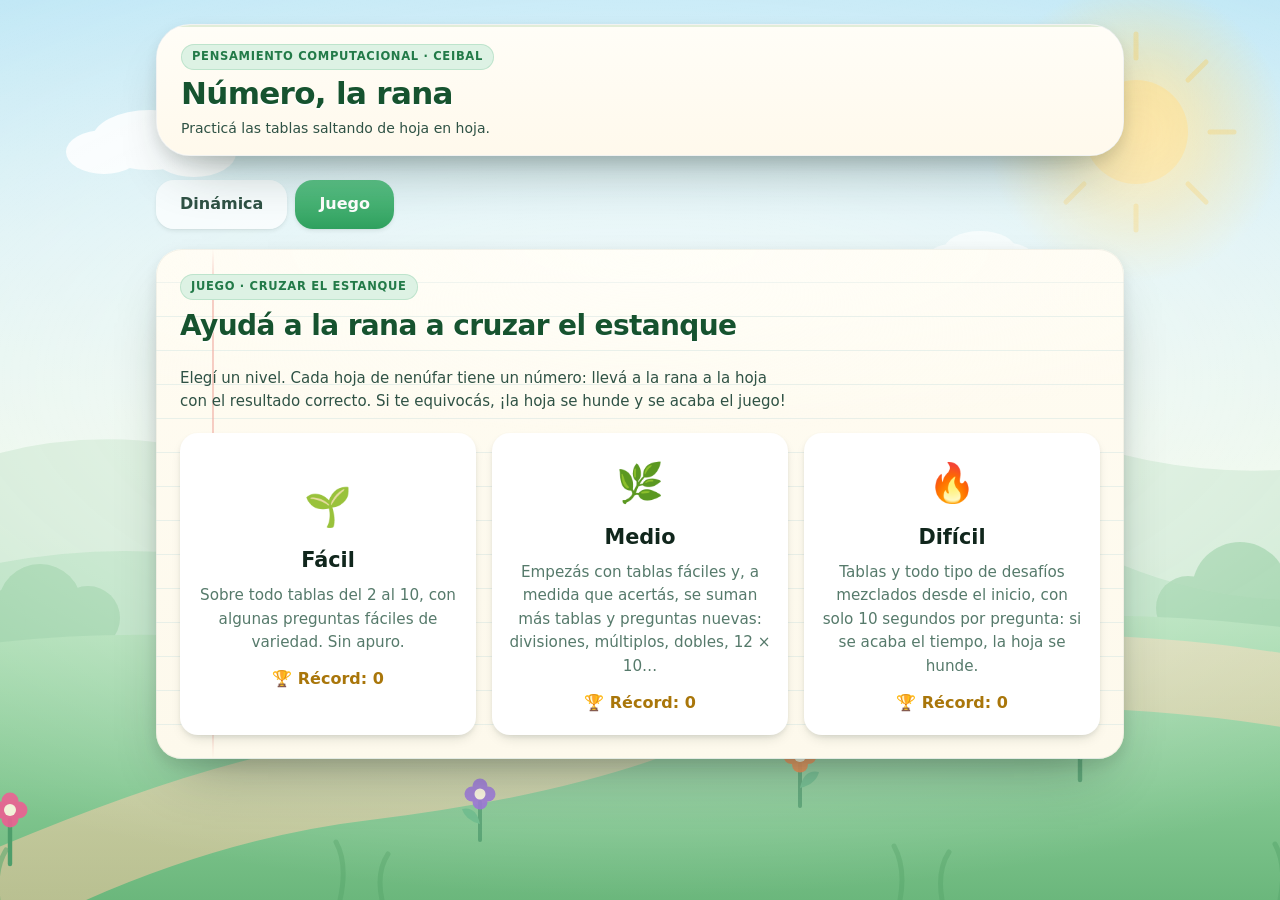
==== juego.html @ 89335776 "Separa Dinámica y Juego en páginas distintas Co-Authored-By: Claude Sonnet 5.5 <noreply@anthropic.co" ====
<!DOCTYPE html>
<html lang="es">
<head>
<meta charset="UTF-8">
<meta name="viewport" content="width=device-width, initial-scale=1">
<title>Número, la rana — Juego</title>
<link rel="stylesheet" href="estilos.css">
<link rel="stylesheet" href="juego.css">
</head>
<body>
<div class="mundo" aria-hidden="true">
  <svg viewBox="0 0 1440 900" preserveAspectRatio="xMidYMax slice" focusable="false">
    <defs>
      <radialGradient id="mSol">
        <stop offset="0" stop-color="#FFE9A8" stop-opacity=".95"/>
        <stop offset="55%" stop-color="#FFD873" stop-opacity=".38"/>
        <stop offset="100%" stop-color="#FFD873" stop-opacity="0"/>
      </radialGradient>
      <linearGradient id="mPasto" x1="0" y1="0" x2="0" y2="1">
        <stop offset="0" stop-color="#A7DCAF"/>
        <stop offset="60%" stop-color="#84C892"/>
        <stop offset="100%" stop-color="#6BB77C"/>
      </linearGradient>
      <linearGradient id="mCamino" x1="0" y1="0" x2="0" y2="1">
        <stop offset="0" stop-color="#E8D6B0"/>
        <stop offset="100%" stop-color="#D6BE93"/>
      </linearGradient>
    </defs>

    <!-- sol -->
    <circle cx="1216" cy="132" r="150" fill="url(#mSol)"/>
    <g transform="translate(1216,132)">
      <g class="sol-hero">
        <g opacity=".35" fill="none" stroke="#F5C13C" stroke-width="5" stroke-linecap="round">
          <path d="M0 -74 V-98"/><path d="M0 74 V98"/><path d="M-74 0 H-98"/><path d="M74 0 H98"/>
          <path d="M-52 -52 L-70 -70"/><path d="M52 52 L70 70"/>
          <path d="M52 -52 L70 -70"/><path d="M-52 52 L-70 70"/>
        </g>
      </g>
      <circle r="52" fill="#FFD873" opacity=".55"/>
    </g>

    <!-- nubes -->
    <g transform="translate(230,140)" opacity=".85">
      <g class="nube-fondo">
        <ellipse cx="0" cy="0" rx="58" ry="30" fill="#fff"/>
        <ellipse cx="-46" cy="12" rx="38" ry="22" fill="#fff"/>
        <ellipse cx="44" cy="13" rx="42" ry="24" fill="#fff"/>
      </g>
    </g>
    <g transform="translate(760,84)" opacity=".7">
      <g class="nube-fondo n2">
        <ellipse cx="0" cy="0" rx="44" ry="23" fill="#fff"/>
        <ellipse cx="-36" cy="10" rx="28" ry="17" fill="#fff"/>
        <ellipse cx="34" cy="10" rx="31" ry="18" fill="#fff"/>
      </g>
    </g>
    <g transform="translate(1060,250)" opacity=".6">
      <g class="nube-fondo n3">
        <ellipse cx="0" cy="0" rx="36" ry="19" fill="#fff"/>
        <ellipse cx="-28" cy="8" rx="24" ry="14" fill="#fff"/>
        <ellipse cx="28" cy="8" rx="26" ry="15" fill="#fff"/>
      </g>
    </g>

    <!-- colinas lejanas -->
    <path d="M-40 500 q 180 -96 360 -40 q 190 60 380 -26 q 200 -92 420 -6 q 200 80 400 10 L1480 900 L-40 900 Z"
          fill="#C6E6CC" opacity=".85"/>
    <!-- colinas medias -->
    <path d="M-40 596 q 220 -80 430 -18 q 210 62 400 -18 q 210 -88 410 4 q 160 66 340 12 L1480 900 L-40 900 Z"
          fill="#AEDDB8" opacity=".9"/>

    <!-- arbustos -->
    <g fill="#8FCC9C" opacity=".85">
      <circle cx="120" cy="606" r="42"/><circle cx="168" cy="618" r="32"/><circle cx="76" cy="620" r="30"/>
      <circle cx="1320" cy="590" r="48"/><circle cx="1376" cy="606" r="34"/><circle cx="1268" cy="608" r="32"/>
      <circle cx="700" cy="576" r="34"/><circle cx="742" cy="588" r="26"/><circle cx="662" cy="588" r="24"/>
    </g>

    <!-- pasto -->
    <path d="M-40 660 q 240 -46 470 -8 q 250 42 500 -12 q 250 -52 550 6 L1480 900 L-40 900 Z" fill="url(#mPasto)"/>

    <!-- camino de tierra -->
    <path d="M-40 900 q 300 -140 470 -160 q 190 -22 300 -60 q 120 -42 320 -46 q 220 -4 390 34
             l0 74 q -180 -40 -390 -34 q -190 6 -300 46 q -120 44 -300 66 q -220 26 -450 168 Z"
          fill="url(#mCamino)" opacity=".7"/>

    <!-- flores del jardín -->
    <g class="jardin-fondo">
      <g transform="translate(300,742)"><g class="tallo-fondo">
        <path d="M0 0 V-40" stroke="#4E9E6B" stroke-width="4" stroke-linecap="round" fill="none"/>
        <path d="M0 -18 q -16 -4 -19 -16 q 15 -3 19 16z" fill="#63B884"/>
        <g transform="translate(0,-48)" opacity=".92">
          <circle cx="0" cy="-9" r="8" fill="#EC5F92"/><circle cx="9" cy="0" r="8" fill="#EC5F92"/>
          <circle cx="0" cy="9" r="8" fill="#EC5F92"/><circle cx="-9" cy="0" r="8" fill="#EC5F92"/>
          <circle r="6" fill="#FFE9A8"/>
        </g></g></g>

      <g transform="translate(1160,780)"><g class="tallo-fondo" style="animation-delay:-1.4s">
        <path d="M0 0 V-46" stroke="#4E9E6B" stroke-width="4.4" stroke-linecap="round" fill="none"/>
        <path d="M0 -20 q 18 -4 21 -18 q -17 -3 -21 18z" fill="#63B884"/>
        <g transform="translate(0,-56)" opacity=".92">
          <circle cx="0" cy="-10" r="9" fill="#F2B02A"/><circle cx="10" cy="0" r="9" fill="#F2B02A"/>
          <circle cx="0" cy="10" r="9" fill="#F2B02A"/><circle cx="-10" cy="0" r="9" fill="#F2B02A"/>
          <circle r="6.5" fill="#FFF8E2"/>
        </g></g></g>

      <g transform="translate(560,840)"><g class="tallo-fondo" style="animation-delay:-2.6s">
        <path d="M0 0 V-38" stroke="#4E9E6B" stroke-width="4" stroke-linecap="round" fill="none"/>
        <path d="M0 -16 q -15 -4 -18 -15 q 14 -3 18 15z" fill="#63B884"/>
        <g transform="translate(0,-46)" opacity=".9">
          <circle cx="0" cy="-8" r="7.5" fill="#9268D6"/><circle cx="8" cy="0" r="7.5" fill="#9268D6"/>
          <circle cx="0" cy="8" r="7.5" fill="#9268D6"/><circle cx="-8" cy="0" r="7.5" fill="#9268D6"/>
          <circle r="5.5" fill="#FFF8E2"/>
        </g></g></g>

      <g transform="translate(880,806)"><g class="tallo-fondo" style="animation-delay:-3.8s">
        <path d="M0 0 V-42" stroke="#4E9E6B" stroke-width="4" stroke-linecap="round" fill="none"/>
        <path d="M0 -18 q 16 -4 19 -16 q -15 -3 -19 16z" fill="#63B884"/>
        <g transform="translate(0,-50)" opacity=".9">
          <circle cx="0" cy="-8.5" r="8" fill="#F0813C"/><circle cx="8.5" cy="0" r="8" fill="#F0813C"/>
          <circle cx="0" cy="8.5" r="8" fill="#F0813C"/><circle cx="-8.5" cy="0" r="8" fill="#F0813C"/>
          <circle r="6" fill="#FFF8E2"/>
        </g></g></g>

      <g transform="translate(90,864)"><g class="tallo-fondo" style="animation-delay:-5s">
        <path d="M0 0 V-44" stroke="#4E9E6B" stroke-width="4.4" stroke-linecap="round" fill="none"/>
        <g transform="translate(0,-54)" opacity=".9">
          <circle cx="0" cy="-9" r="8.5" fill="#EC5F92"/><circle cx="9" cy="0" r="8.5" fill="#EC5F92"/>
          <circle cx="0" cy="9" r="8.5" fill="#EC5F92"/><circle cx="-9" cy="0" r="8.5" fill="#EC5F92"/>
          <circle r="6" fill="#FFF8E2"/>
        </g></g></g>
    </g>

    <!-- pasto en primer plano -->
    <g stroke="#5AA86D" stroke-width="5" stroke-linecap="round" fill="none" opacity=".55">
      <path d="M40 900 q 6 -34 -6 -56"/><path d="M78 900 q -4 -30 8 -50"/>
      <path d="M420 900 q 8 -36 -4 -58"/><path d="M462 900 q -6 -28 6 -46"/>
      <path d="M980 900 q 6 -32 -6 -54"/><path d="M1022 900 q -5 -30 7 -48"/>
      <path d="M1360 900 q 7 -34 -5 -56"/><path d="M1400 900 q -6 -28 6 -46"/>
    </g>
  </svg>

  <span class="chispa" style="left:14%;bottom:26%;animation-delay:0s"></span>
  <span class="chispa" style="left:33%;bottom:14%;animation-delay:-2.6s"></span>
  <span class="chispa" style="left:58%;bottom:32%;animation-delay:-5.1s"></span>
  <span class="chispa" style="left:77%;bottom:18%;animation-delay:-7.3s"></span>
  <span class="chispa" style="left:90%;bottom:38%;animation-delay:-3.9s"></span>
</div>

<div class="app">
  <header class="hero">
    <div class="hero-bar">
      <div class="hero-txt">
        <p class="eyebrow">Pensamiento Computacional · Ceibal</p>
        <h1>Número, la rana</h1>
        <p class="lema">Practicá las tablas saltando de hoja en hoja.</p>
      </div>
    </div>
  </header>
  <div class="pestanias">
    <a class="pestania" href="index.html">Dinámica</a>
    <a class="pestania on" href="juego.html" aria-current="page">Juego</a>
  </div>
  <section class="hoja hoja-juego" id="juego"></section>
</div>
<script src="juego.js"></script>
</body>
</html>
---- estilos.css ----
/* ============================================================
   EL JARDÍN DE NÚMERO — dirección de arte
   Sólo presentación: colores, capas, ilustración y movimiento.
   ============================================================ */
:root{
  /* tinta (una sola familia, verdosa) */
  --ink:#10261C;
  --ink-2:#2F5245;
  --ink-3:#567A6B;
  --ink-4:#8DA99E;
  --line:#DCE7DE;
  --line-2:#EBF1EA;

  /* papel del cuaderno */
  --paper:#FFFCF2;
  --paper-2:#F8F2E1;
  --paper-3:#EFE6D0;
  --rule:#D8E7E3;
  --margin:#EFA79D;

  /* VERDE → progreso y respuestas correctas */
  --leaf:#2FA05E;
  --leaf-d:#227A48;
  --leaf-dd:#16532F;
  --leaf-b:#5CC488;
  --leaf-bb:#9BE0B4;
  --leaf-l:#DDF2E4;
  --leaf-ll:#F0FAF3;

  /* AMARILLO → recompensa y atención */
  --sun:#F2B02A;
  --sun-d:#A9760A;
  --sun-b:#FFD873;
  --sun-l:#FFF4D9;
  --sun-ink:#3E2A05;

  /* AZUL / CELESTE → información y cielo */
  --sky:#9CDCF2;
  --sky-2:#C7ECF8;
  --sky-l:#E7F6FC;
  --blue:#3B7CC9;
  --blue-d:#295A96;
  --blue-l:#E4EFFB;

  /* JARDÍN → rosa, naranja, violeta, tierra */
  --petal:#EC5F92;
  --petal-d:#BF3D6E;
  --petal-l:#FDE9F0;
  --orange:#F0813C;
  --orange-d:#C25C1D;
  --violet:#9268D6;
  --violet-d:#6C46AC;
  --violet-l:#EFE7FC;
  --soil:#B27B4C;
  --soil-d:#8B5C33;
  --soil-l:#D9BB92;
  --wood:#C08E5C;
  --wood-d:#8E6236;

  /* categorías de bloques (píldoras de pista) — tonos oscuros para texto blanco */
  --c-evento:#A9760A;
  --c-movimiento:#2A578F;
  --c-control:#AE6510;
  --c-apariencia:#5E3B96;
  --c-lapiz:#0A6D57;

  /* espaciado (escala 4) */
  --s1:4px; --s2:8px; --s3:12px; --s4:16px; --s5:20px; --s6:24px; --s7:32px; --s8:40px; --s9:56px;

  /* radios */
  --r1:12px; --r2:18px; --r3:26px; --r4:34px;

  /* elevación por capas */
  --e0:0 1px 2px rgba(16,38,28,.06);
  --e1:0 2px 4px rgba(16,38,28,.08), 0 1px 2px rgba(16,38,28,.04);
  --e2:0 6px 14px -6px rgba(16,38,28,.22), 0 2px 4px rgba(16,38,28,.06);
  --e3:0 14px 28px -14px rgba(16,38,28,.34), 0 3px 8px rgba(16,38,28,.08);
  --e4:0 28px 56px -26px rgba(16,38,28,.44), 0 6px 16px rgba(16,38,28,.10);

  --font:system-ui,-apple-system,"Segoe UI Variable Display","Segoe UI",Cantarell,"Noto Sans","DejaVu Sans",sans-serif;
  --mono:ui-monospace,"DejaVu Sans Mono",Menlo,Consolas,monospace;
  --ease:cubic-bezier(.22,.7,.25,1);
  --bounce:cubic-bezier(.34,1.42,.5,1);
}

*{box-sizing:border-box;}
html,body{margin:0;padding:0;}
html{scroll-behavior:smooth;}
body{
  font-family:var(--font);
  color:var(--ink);
  font-size:16px;
  line-height:1.55;
  background:linear-gradient(180deg,#BEE7F6 0%,#D8F0F3 26%,#E9F6E9 52%,#DDF0DC 76%,#CFE8CC 100%);
  background-attachment:fixed;
  min-height:100vh;
  -webkit-font-smoothing:antialiased;
  text-rendering:optimizeLegibility;
  overflow-x:hidden;
}

/* ============================================================
   CAPA 0 · EL MUNDO (fondo del jardín, detrás de todo)
   ============================================================ */
.mundo{
  position:fixed;inset:0;z-index:0;pointer-events:none;overflow:hidden;
}
.mundo svg{
  position:absolute;left:50%;bottom:0;width:1440px;width:max(1440px,100%);height:100%;
  transform:translateX(-50%);
}
/* velo que levanta el contraste del contenido central */
.mundo::after{
  content:"";position:absolute;inset:0;
  background:radial-gradient(120% 78% at 50% 42%, rgba(255,255,255,.62) 0%, rgba(255,255,255,.30) 44%, rgba(255,255,255,0) 74%);
}
.chispa{
  position:absolute;width:7px;height:7px;border-radius:50%;
  background:radial-gradient(circle at 35% 32%, #fff, var(--sun-b) 62%, rgba(255,216,115,0) 72%);
  opacity:0;
}

.app{
  position:relative;z-index:1;
  max-width:1000px;margin:0 auto;padding:var(--s6) var(--s4) var(--s9);
}

h1,h2,h3{font-weight:800;letter-spacing:-.022em;margin:0;line-height:1.16;}
p{margin:0;}
.eyebrow{
  display:inline-flex;align-items:center;gap:6px;
  font-size:11.5px;letter-spacing:.06em;text-transform:uppercase;
  color:var(--leaf-d);font-weight:800;margin:0;
  background:var(--leaf-l);border-radius:99px;padding:4px 11px;
  box-shadow:inset 0 0 0 1px rgba(47,160,94,.18);
}
.svg-ico{
  width:1em;height:1em;display:inline-block;vertical-align:-.14em;fill:none;
  stroke:currentColor;stroke-width:2;stroke-linecap:round;stroke-linejoin:round;
}
.svg-ico.fill{fill:currentColor;stroke:none;}
::selection{background:var(--sun-b);color:var(--ink);}
:focus-visible{outline:3px solid var(--leaf);outline-offset:3px;border-radius:6px;}

/* ============================================================
   CAPA 1 · CABECERA (pequeño paisaje)
   ============================================================ */
.hero{
  position:relative;
  background:#fff;
  border-radius:var(--r4);
  overflow:hidden;
  box-shadow:var(--e4), inset 0 0 0 3px rgba(255,255,255,.9);
  border:1px solid rgba(16,38,28,.06);
}
#escena{display:block;width:100%;height:auto;}
/* brillo suave sobre la escena, como vidrio de acuario */
.hero::after{
  content:"";position:absolute;left:0;right:0;top:0;height:58%;pointer-events:none;
  background:linear-gradient(180deg,rgba(255,255,255,.30),rgba(255,255,255,0));
}

.hero-bar{
  position:relative;z-index:2;
  display:flex;flex-wrap:wrap;align-items:center;justify-content:space-between;
  gap:var(--s4);padding:var(--s5) var(--s6);
  background:linear-gradient(180deg,#FFFDF7 0%,#FFF9EC 100%);
  border-top:2px solid rgba(47,160,94,.14);
}
.hero-bar .hero-txt{flex:1 1 340px;}
.hero-bar h1{
  font-size:clamp(23px,3.1vw,31px);margin-top:6px;
  color:var(--leaf-dd);
  text-shadow:0 2px 0 rgba(255,255,255,.9);
}
.hero-bar .lema{font-size:14px;color:var(--ink-2);margin-top:var(--s2);max-width:44ch;}

/* --- marcador de puntos --- */
.marcador{
  min-width:232px;padding:var(--s3) var(--s4) 13px;
  background:linear-gradient(180deg,#FFFFFF 0%,#FFF7E2 100%);
  border-radius:var(--r2);
  box-shadow:var(--e2), inset 0 0 0 2px rgba(242,176,42,.28);
  position:relative;
}
.marcador::before{
  content:"";position:absolute;inset:0;border-radius:var(--r2);pointer-events:none;
  background:radial-gradient(80% 120% at 88% -10%, rgba(255,216,115,.45), rgba(255,216,115,0) 62%);
}
.marcador .top{display:flex;align-items:center;gap:var(--s2);position:relative;}
.marcador .estrella{
  color:var(--sun);font-size:20px;display:flex;
  filter:drop-shadow(0 2px 2px rgba(169,118,10,.35));
}
.marcador .cifra{
  font-family:var(--mono);font-size:27px;font-weight:700;letter-spacing:-.04em;
  font-variant-numeric:tabular-nums;color:var(--sun-d);line-height:1;
  display:inline-block;
}
.marcador .lbl{font-size:12.5px;color:var(--ink-3);font-weight:600;align-self:flex-end;margin-bottom:2px;}
.marcador .barra{
  height:11px;border-radius:99px;margin-top:11px;position:relative;overflow:hidden;
  background:#EBE4D2;box-shadow:inset 0 2px 3px rgba(16,38,28,.14);
}
.marcador .relleno{
  height:100%;width:0;border-radius:99px;position:relative;
  background:linear-gradient(180deg,var(--leaf-b) 0%,var(--leaf) 55%,var(--leaf-d) 100%);
  box-shadow:0 0 10px rgba(47,160,94,.5);
  transition:width .7s var(--ease);
}
.marcador .relleno::after{
  content:"";position:absolute;inset:0;border-radius:99px;
  background:linear-gradient(180deg,rgba(255,255,255,.55),rgba(255,255,255,0) 55%);
}
.marcador.pulso .cifra{animation:pop .5s var(--bounce);}
.marcador.pulso .estrella{animation:gira-estrella .6s var(--ease);}
@keyframes pop{0%{transform:scale(1);}38%{transform:scale(1.24);}100%{transform:scale(1);}}
@keyframes gira-estrella{
  0%{transform:rotate(0) scale(1);}
  45%{transform:rotate(22deg) scale(1.3);}
  100%{transform:rotate(0) scale(1);}
}

.chip-suma{
  position:fixed;font-family:var(--mono);font-weight:700;font-size:16px;color:#fff;
  background:linear-gradient(180deg,var(--leaf-b),var(--leaf-d));
  padding:3px 10px;border-radius:99px;
  box-shadow:0 4px 10px -3px rgba(22,83,47,.6), inset 0 1px 0 rgba(255,255,255,.4);
  pointer-events:none;z-index:60;animation:sube 1.05s var(--ease) forwards;
}
@keyframes sube{
  0%{opacity:0;transform:translateY(6px) scale(.7);}
  20%{opacity:1;transform:translateY(-4px) scale(1.1);}
  34%{transform:translateY(-8px) scale(1);}
  100%{opacity:0;transform:translateY(-46px) scale(.9);}
}

/* ============================================================
   CAPA 2 · EL CAMINO DE ETAPAS
   ============================================================ */
.pestanias{display:flex;gap:var(--s2);margin:var(--s6) 0 0;}
.pestania{
  font:inherit;font-weight:700;cursor:pointer;border:0;padding:var(--s3) var(--s6);
  border-radius:var(--r2);background:rgba(255,255,255,.7);color:var(--ink-2,#3b5a4a);
  box-shadow:var(--e1,0 1px 3px rgba(16,38,28,.15));transition:transform .18s var(--ease), background .18s var(--ease);
}
a.pestania{text-decoration:none;display:inline-block;}
.pestania:hover{transform:translateY(-2px);}
.pestania.on{background:linear-gradient(180deg,var(--leaf-b),var(--leaf));color:#fff;}
[hidden]{display:none !important;}
.camino{margin:var(--s6) 0 var(--s5);position:relative;}
.rail{
  display:flex;gap:var(--s3);overflow-x:auto;padding:var(--s2) 4px var(--s4);
  scroll-snap-type:x proximity;scrollbar-width:thin;scrollbar-color:rgba(47,160,94,.35) transparent;
}
.rail::-webkit-scrollbar{height:8px;}
.rail::-webkit-scrollbar-thumb{background:rgba(47,160,94,.32);border-radius:99px;}
.rail::-webkit-scrollbar-track{background:rgba(255,255,255,.4);border-radius:99px;}

.etapa-card{
  --acc-rgb:47,160,94;
  position:relative;flex:none;width:178px;scroll-snap-align:start;text-align:left;cursor:pointer;
  background:linear-gradient(180deg,#FFFFFF 0%,#FBFDF9 100%);
  border:2px solid rgba(16,38,28,.07);
  border-radius:var(--r2);
  padding:var(--s3) var(--s3) 13px;
  box-shadow:var(--e1);
  font-family:inherit;color:var(--ink);overflow:hidden;
  transition:border-color .22s var(--ease), box-shadow .22s var(--ease),
             transform .22s var(--bounce), background .22s var(--ease);
}
/* pastito decorativo al pie de cada tarjeta */
.etapa-card::after{
  content:"";position:absolute;left:0;right:0;bottom:0;height:9px;
  background:
    radial-gradient(6px 9px at 8px 10px, var(--leaf-bb) 96%, transparent 100%),
    radial-gradient(5px 8px at 24px 10px, var(--leaf-b) 96%, transparent 100%),
    radial-gradient(6px 9px at 42px 10px, var(--leaf-bb) 96%, transparent 100%),
    radial-gradient(5px 7px at 60px 10px, var(--leaf-b) 96%, transparent 100%),
    radial-gradient(6px 9px at 78px 10px, var(--leaf-bb) 96%, transparent 100%),
    radial-gradient(5px 8px at 96px 10px, var(--leaf-b) 96%, transparent 100%),
    radial-gradient(6px 9px at 114px 10px, var(--leaf-bb) 96%, transparent 100%),
    radial-gradient(5px 7px at 132px 10px, var(--leaf-b) 96%, transparent 100%),
    radial-gradient(6px 9px at 150px 10px, var(--leaf-bb) 96%, transparent 100%),
    radial-gradient(5px 8px at 168px 10px, var(--leaf-b) 96%, transparent 100%);
  opacity:.55;pointer-events:none;
}
.etapa-card:hover{transform:translateY(-4px) rotate(-.5deg);box-shadow:var(--e3);border-color:rgba(var(--acc-rgb),.85);}
.etapa-card:active{transform:translateY(-1px);}

.etapa-card .fila1{display:flex;align-items:center;gap:var(--s2);margin-bottom:10px;}
.etapa-card .ico-etapa{
  width:32px;height:32px;flex:none;border-radius:11px;
  display:flex;align-items:center;justify-content:center;font-size:18px;
  background:rgba(var(--acc-rgb),.14);
  color:rgb(var(--acc-rgb));
  box-shadow:inset 0 0 0 1.5px rgba(var(--acc-rgb),.30);
  transition:transform .25s var(--bounce), background .2s var(--ease);
}
.etapa-card:hover .ico-etapa{transform:rotate(-8deg) scale(1.08);}
.etapa-card .badge{
  font-family:var(--mono);font-size:13px;font-weight:700;color:var(--ink-3);letter-spacing:.02em;
}
.etapa-card .estado{margin-left:auto;display:flex;font-size:17px;color:var(--ink-4);}
.etapa-card .nom{
  font-size:13.5px;font-weight:750;line-height:1.35;letter-spacing:-.014em;
  display:-webkit-box;-webkit-line-clamp:2;-webkit-box-orient:vertical;overflow:hidden;min-height:37px;
}
.etapa-card .dots{display:flex;gap:4px;margin-top:var(--s3);margin-bottom:6px;}
.etapa-card .dots i{
  flex:1;height:5px;border-radius:99px;background:rgba(16,38,28,.09);
  transition:background .3s var(--ease), box-shadow .3s var(--ease);
}
.etapa-card .dots i.on{
  background:linear-gradient(90deg,var(--leaf-b),var(--leaf));
  box-shadow:0 1px 3px rgba(47,160,94,.45);
}

/* --- BLOQUEADA: oscurecida pero integrada al jardín --- */
.etapa-card.bloqueada{
  background:linear-gradient(180deg,#EDF0E9 0%,#E4EAE0 100%);
  border-color:transparent;box-shadow:inset 0 2px 5px rgba(16,38,28,.07);
  filter:saturate(.5);
}
.etapa-card.bloqueada::after{opacity:.28;}
.etapa-card.bloqueada .nom{color:var(--ink-3);}
.etapa-card.bloqueada .ico-etapa{background:rgba(16,38,28,.06);color:var(--ink-4);box-shadow:none;}
.etapa-card.bloqueada .estado{color:var(--ink-4);}

/* --- DISPONIBLE: brillo muy sutil --- */
.etapa-card:not(.bloqueada):not(.completa){
  background:linear-gradient(180deg,#FFFFFF 0%,#FFFCF0 100%);
}
.etapa-card:not(.bloqueada):not(.completa) .estado{color:var(--sun-d);}

/* --- COMPLETADA: floreció --- */
.etapa-card.completa{
  background:linear-gradient(180deg,#FFFFFF 0%,#F1FBF4 100%);
  border-color:rgba(47,160,94,.42);
}
.etapa-card.completa .estado{
  color:#fff;background:var(--leaf);border-radius:50%;width:22px;height:22px;
  align-items:center;justify-content:center;font-size:13px;
  box-shadow:0 2px 5px -1px rgba(22,83,47,.5);
  animation:sello-pop .45s var(--bounce);
}
.etapa-card.completa .ico-etapa{animation:florecer .55s var(--bounce);}
@keyframes florecer{0%{transform:scale(.6) rotate(-25deg);}60%{transform:scale(1.16) rotate(6deg);}100%{transform:none;}}
@keyframes sello-pop{0%{transform:scale(0);}62%{transform:scale(1.25);}100%{transform:scale(1);}}

/* --- ACTIVA --- */
.etapa-card.activa{
  border-color:rgb(var(--acc-rgb));
  box-shadow:0 0 0 4px rgba(var(--acc-rgb),.20), var(--e3);
  transform:translateY(-3px);
}
.etapa-card.activa .badge{color:rgb(var(--acc-rgb));}
.etapa-card.activa::before{
  content:"";position:absolute;top:-30px;right:-30px;width:66px;height:66px;border-radius:50%;
  background:radial-gradient(circle, rgba(var(--acc-rgb),.30), rgba(255,255,255,0) 62%);
  pointer-events:none;
}

/* ============================================================
   CAPA 3 · EL CUADERNO
   ============================================================ */
.papel-stack{position:relative;}
/* dos hojas apiladas debajo, apenas rotadas */
.papel-stack::before,.papel-stack::after{
  content:"";position:absolute;inset:14px 0 0;border-radius:var(--r3);
  background:var(--paper-2);box-shadow:var(--e2);z-index:0;
}
.papel-stack::before{transform:rotate(-.9deg) translateY(6px);}
.papel-stack::after{transform:rotate(.7deg) translateY(3px);}

.hoja{
  position:relative;z-index:1;
  background:
    radial-gradient(120% 60% at 50% 0%, #FFFEF8 0%, rgba(255,254,248,0) 60%),
    linear-gradient(180deg,var(--paper) 0%, #FDF9EC 100%);
  border-radius:var(--r3);
  box-shadow:var(--e4), inset 0 0 0 1px rgba(16,38,28,.05);
  padding:var(--s7) var(--s7) var(--s8) 74px;
  overflow:hidden;
  animation:entra-hoja .42s var(--ease);
}
@keyframes entra-hoja{
  from{opacity:0;transform:translateY(12px) scale(.985);}
  to{opacity:1;transform:none;}
}
/* renglones */
.hoja::before{
  content:"";position:absolute;inset:0;pointer-events:none;z-index:0;
  background:repeating-linear-gradient(to bottom, transparent 0 33px, var(--rule) 33px 34px);
  opacity:.55;
  -webkit-mask-image:linear-gradient(180deg,transparent 0,#000 46px);
  mask-image:linear-gradient(180deg,transparent 0,#000 46px);
}
/* margen */
.hoja::after{
  content:"";position:absolute;top:0;bottom:0;left:56px;width:2px;z-index:0;
  background:linear-gradient(180deg,rgba(239,167,157,0),var(--margin) 8%,var(--margin) 92%,rgba(239,167,157,0));
  opacity:.55;pointer-events:none;
}
/* espiral metálica */
.hoja .espiral{
  position:absolute;top:var(--s6);bottom:var(--s6);left:20px;width:20px;pointer-events:none;z-index:3;
  display:flex;flex-direction:column;justify-content:space-between;
}
.espiral i{
  position:relative;width:20px;height:11px;
}
.espiral i::before{ /* agujero */
  content:"";position:absolute;left:5px;top:1px;width:11px;height:11px;border-radius:50%;
  background:#E6E1D2;box-shadow:inset 0 2px 2.5px rgba(16,38,28,.30), 0 1px 0 rgba(255,255,255,.9);
}
.espiral i::after{ /* alambre */
  content:"";position:absolute;left:0;top:-3px;width:20px;height:13px;
  border-radius:99px;
  border:2.6px solid #BFC6C1;
  border-bottom-color:#9BA5A0;border-right-color:#D8DEDA;
  transform:rotate(-14deg);
}
.hoja > *{position:relative;z-index:2;}
/* garabatos del cuaderno: muy sutiles, detrás del texto */
.hoja .hoja-deco{
  position:absolute;inset:0;z-index:1;pointer-events:none;opacity:.5;
}
.hoja .hoja-deco svg{position:absolute;overflow:visible;}
.hoja .hoja-deco .d-hoja1{top:14px;right:22px;width:86px;}
.hoja .hoja-deco .d-huella{bottom:18px;left:78px;width:120px;opacity:.55;}
.hoja .hoja-deco .d-lapiz{bottom:26px;right:26px;width:104px;}
.hoja .hoja-deco .d-flor{top:120px;right:14px;width:52px;}

.enc{margin-bottom:var(--s6);}
.enc h2{
  font-size:clamp(22px,2.6vw,28px);margin-top:10px;color:var(--leaf-dd);
  text-shadow:0 2px 0 rgba(255,255,255,.75);
}
.titulo-act{
  font-size:18.5px;font-weight:800;letter-spacing:-.018em;color:var(--ink);
  display:flex;align-items:center;gap:var(--s2);
}
.titulo-act::before{
  content:"";width:10px;height:22px;border-radius:99px;flex:none;
  background:linear-gradient(180deg,var(--sun-b),var(--sun));
  box-shadow:0 1px 3px rgba(169,118,10,.4);
}
.consigna{margin-top:10px;font-size:15px;color:var(--ink-2);max-width:64ch;}
.consigna strong{color:var(--leaf-dd);font-weight:750;}
.bloque-act{margin-top:var(--s6);}
.lienzo{margin-top:var(--s5);}

/* ============================================================
   BOTONES
   ============================================================ */
.btn{
  position:relative;
  font-family:inherit;font-size:15px;font-weight:750;cursor:pointer;letter-spacing:-.008em;
  border:0;border-radius:14px;padding:12px 19px;
  background:#fff;color:var(--ink);
  box-shadow:0 3px 0 rgba(16,38,28,.13), var(--e1);
  display:inline-flex;align-items:center;gap:var(--s2);text-decoration:none;
  transition:background .18s var(--ease), box-shadow .16s var(--ease),
             transform .16s var(--ease), color .18s var(--ease);
}
.btn .svg-ico{font-size:17px;}
.btn:hover:not(:disabled){transform:translateY(-2px);box-shadow:0 5px 0 rgba(16,38,28,.13), var(--e3);}
.btn:active:not(:disabled){transform:translateY(2px);box-shadow:0 1px 0 rgba(16,38,28,.13), var(--e0);}
.btn:disabled{opacity:.5;cursor:default;box-shadow:none;transform:none;}

.btn-1{
  background:linear-gradient(180deg,var(--leaf-b) 0%,var(--leaf) 52%,var(--leaf-d) 100%);
  color:#fff;text-shadow:0 1px 1px rgba(16,60,36,.4);
  box-shadow:0 3px 0 var(--leaf-dd), 0 6px 14px -6px rgba(22,83,47,.7);
}
.btn-1:hover:not(:disabled){filter:brightness(1.06);box-shadow:0 5px 0 var(--leaf-dd), 0 10px 18px -8px rgba(22,83,47,.7);}
.btn-1:active:not(:disabled){box-shadow:0 1px 0 var(--leaf-dd), var(--e0);}

.btn-2{
  background:#fff;color:var(--ink-2);
  box-shadow:0 3px 0 rgba(16,38,28,.10), inset 0 0 0 2px var(--line);
}
.btn-2:hover:not(:disabled){color:var(--leaf-dd);box-shadow:0 5px 0 rgba(16,38,28,.10), inset 0 0 0 2px var(--leaf-b);}
.btn-2:active:not(:disabled){box-shadow:0 1px 0 rgba(16,38,28,.10), inset 0 0 0 2px var(--leaf-b);}

.btn-sol{
  background:linear-gradient(180deg,var(--sun-b) 0%,var(--sun) 55%,#DE9A18 100%);
  color:var(--sun-ink);
  box-shadow:0 3px 0 #A9760A, 0 6px 14px -6px rgba(169,118,10,.7);
}
.btn-sol:hover:not(:disabled){filter:brightness(1.05);box-shadow:0 5px 0 #A9760A, 0 10px 18px -8px rgba(169,118,10,.7);}
.btn-sol:active:not(:disabled){box-shadow:0 1px 0 #A9760A, var(--e0);}

.btn-cta{
  background:linear-gradient(180deg,var(--leaf-b) 0%,var(--leaf) 52%,var(--leaf-d) 100%);
  color:#fff;font-size:16.5px;padding:14px 24px;text-shadow:0 1px 1px rgba(16,60,36,.4);
  box-shadow:0 4px 0 var(--leaf-dd), 0 10px 20px -8px rgba(22,83,47,.75);
}
.btn-cta:hover:not(:disabled){filter:brightness(1.06);box-shadow:0 6px 0 var(--leaf-dd), 0 14px 24px -10px rgba(22,83,47,.75);}
.btn-cta:active:not(:disabled){box-shadow:0 1px 0 var(--leaf-dd), var(--e0);}

.fila{display:flex;flex-wrap:wrap;gap:var(--s3);margin-top:var(--s6);align-items:center;}

/* ============================================================
   FEEDBACK
   ============================================================ */
.fb{
  position:relative;
  display:none;margin-top:var(--s5);padding:var(--s4) var(--s5);border-radius:var(--r2);
  gap:var(--s3);align-items:flex-start;overflow:hidden;
}
.fb.on{display:flex;animation:entra-fb .34s var(--bounce);}
@keyframes entra-fb{
  0%{opacity:0;transform:translateY(8px) scale(.97);}
  100%{opacity:1;transform:none;}
}
.fb::before{ /* franja de color a la izquierda */
  content:"";position:absolute;left:0;top:0;bottom:0;width:6px;
}
.fb .ic{
  font-size:18px;line-height:1;flex:none;
  width:34px;height:34px;border-radius:12px;
  display:flex;align-items:center;justify-content:center;color:#fff;
}
.fb .tit{font-weight:800;font-size:15.5px;letter-spacing:-.014em;}
.fb .txt{font-size:14.5px;color:var(--ink-2);margin-top:3px;line-height:1.5;}
.fb .pista{
  margin-top:var(--s3);padding-top:var(--s3);border-top:1.5px dashed rgba(16,38,28,.14);
  font-size:14px;color:var(--ink-2);display:flex;align-items:center;gap:var(--s2);flex-wrap:wrap;
}

.fb-ok{
  background:linear-gradient(180deg,#F2FBF5 0%,#E6F7EC 100%);
  box-shadow:inset 0 0 0 2px rgba(47,160,94,.26), var(--e1);
}
.fb-ok::before{background:linear-gradient(180deg,var(--leaf-b),var(--leaf-d));}
.fb-ok .ic{background:linear-gradient(180deg,var(--leaf-b),var(--leaf-d));box-shadow:0 3px 7px -2px rgba(22,83,47,.6);}
.fb-ok .tit{color:var(--leaf-dd);}
/* chispitas de celebración en el borde */
.fb-ok::after{
  content:"";position:absolute;top:-10px;right:-10px;width:96px;height:96px;pointer-events:none;
  background:
    radial-gradient(4px 4px at 20px 34px, var(--sun-b) 96%, transparent),
    radial-gradient(3px 3px at 48px 18px, var(--leaf-b) 96%, transparent),
    radial-gradient(3.5px 3.5px at 66px 46px, var(--petal) 96%, transparent),
    radial-gradient(3px 3px at 34px 62px, var(--sun) 96%, transparent);
  opacity:.75;
}

.fb-casi{
  background:linear-gradient(180deg,#FFFAEC 0%,#FFF4D8 100%);
  box-shadow:inset 0 0 0 2px rgba(242,176,42,.34), var(--e1);
}
.fb-casi::before{background:linear-gradient(180deg,var(--sun-b),var(--sun-d));}
.fb-casi .ic{background:linear-gradient(180deg,var(--sun-b),var(--sun));color:var(--sun-ink);box-shadow:0 3px 7px -2px rgba(169,118,10,.6);}
.fb-casi .tit{color:var(--sun-d);}

.fb-info{
  background:linear-gradient(180deg,#F3F9FE 0%,#E7F1FC 100%);
  box-shadow:inset 0 0 0 2px rgba(59,124,201,.24), var(--e1);
}
.fb-info::before{background:linear-gradient(180deg,#7FB2E8,var(--blue-d));}
.fb-info .ic{background:linear-gradient(180deg,#7FB2E8,var(--blue));box-shadow:0 3px 7px -2px rgba(41,90,150,.5);}
.fb-info .tit{color:var(--blue-d);}

/* pasos */
.pasos{display:flex;gap:5px;align-items:center;margin-top:var(--s5);flex-wrap:wrap;}
.pasos i{
  width:28px;height:7px;border-radius:99px;background:rgba(16,38,28,.10);
  transition:background .3s var(--ease), transform .3s var(--bounce);
}
.pasos i.hecho{background:linear-gradient(90deg,var(--leaf-b),var(--leaf));box-shadow:0 1px 3px rgba(47,160,94,.4);}
.pasos i.actual{
  background:linear-gradient(90deg,var(--sun-b),var(--sun));transform:scaleY(1.5);
  box-shadow:0 1px 4px rgba(169,118,10,.45);
}
.pasos .n{
  font-family:var(--mono);font-size:12.5px;color:var(--ink-3);margin-left:var(--s3);
  font-variant-numeric:tabular-nums;font-weight:600;
}

/* ============================================================
   VITRINA (¿objeto o fondo?)
   ============================================================ */
.vitrina{
  position:relative;border-radius:var(--r2);height:176px;
  display:flex;align-items:center;justify-content:center;overflow:hidden;
  background:
    radial-gradient(60px 60px at 84% 22%, rgba(255,216,115,.7), rgba(255,216,115,0) 70%),
    linear-gradient(180deg,#CFEEF9 0%,#E4F5F1 46%,#BFE4C6 62%,#A8D8B4 100%);
  box-shadow:inset 0 0 0 2px rgba(16,38,28,.06), inset 0 -18px 30px -20px rgba(22,83,47,.4);
}
/* colinas dentro de la vitrina */
.vitrina::before{
  content:"";position:absolute;left:-10%;right:-10%;bottom:34%;height:64px;
  border-radius:50% 50% 0 0;background:#C3E7CB;
}
/* pastito al pie */
.vitrina::after{
  content:"";position:absolute;left:0;right:0;bottom:0;height:15px;
  background-image:radial-gradient(9px 15px at 50% 100%, #7FC48F 0 99%, rgba(127,196,143,0) 100%);
  background-size:17px 15px;background-repeat:repeat-x;background-position:0 100%;
  opacity:.75;
}
.vitrina .pieza{
  position:relative;font-size:66px;line-height:1;z-index:1;
  filter:drop-shadow(0 10px 8px rgba(16,38,28,.22));
}
/* hoja de nenúfar bajo la pieza */
.vitrina .pieza::before{
  content:"";position:absolute;left:50%;bottom:-16px;width:112px;height:26px;
  transform:translateX(-50%);border-radius:50%;
  background:radial-gradient(closest-side, rgba(255,255,255,.85), rgba(255,255,255,0));
  z-index:-1;
}
.vitrina .pieza.entra{animation:brinco .62s var(--bounce);}
@keyframes brinco{
  0%{transform:translateY(14px) scale(.7) rotate(-8deg);opacity:0;}
  55%{transform:translateY(-14px) scale(1.08) rotate(4deg);opacity:1;}
  100%{transform:none;opacity:1;}
}

/* --- tarjetas de opción --- */
.tarjetas{display:grid;grid-template-columns:1fr 1fr;gap:var(--s4);margin-top:var(--s5);}
.tarjeta-op{
  position:relative;overflow:hidden;
  text-align:left;cursor:pointer;font-family:inherit;color:var(--ink);
  background:linear-gradient(180deg,#FFFFFF 0%,#FCFBF4 100%);
  border:2px solid var(--line);border-radius:var(--r2);
  padding:var(--s4) var(--s5);
  box-shadow:0 3px 0 rgba(16,38,28,.08), var(--e1);
  display:flex;gap:var(--s3);align-items:flex-start;
  transition:border-color .2s var(--ease), box-shadow .2s var(--ease),
             transform .2s var(--bounce), background .2s var(--ease);
}
.tarjeta-op::after{
  content:"";position:absolute;top:-30px;right:-30px;width:90px;height:90px;border-radius:50%;
  background:radial-gradient(circle, rgba(156,220,242,.35), transparent 68%);
  transition:transform .3s var(--ease);
}
.tarjeta-op:hover:not(:disabled){
  border-color:var(--leaf-b);transform:translateY(-4px) rotate(-.6deg);
  box-shadow:0 6px 0 rgba(16,38,28,.08), var(--e3);
}
.tarjeta-op:hover:not(:disabled)::after{transform:scale(1.3);}
.tarjeta-op:active:not(:disabled){transform:translateY(-1px);}
.tarjeta-op:disabled{cursor:default;}
.tarjeta-op .mini{
  font-size:20px;color:var(--blue);flex:none;
  width:40px;height:40px;border-radius:13px;display:flex;align-items:center;justify-content:center;
  background:var(--blue-l);box-shadow:inset 0 0 0 1.5px rgba(59,124,201,.2);
  transition:background .2s var(--ease), color .2s var(--ease), transform .25s var(--bounce);
}
.tarjeta-op:hover:not(:disabled) .mini{transform:rotate(-8deg) scale(1.08);}
.tarjeta-op .t{font-weight:800;font-size:15.5px;letter-spacing:-.014em;display:block;}
.tarjeta-op .d{font-size:13px;color:var(--ink-3);line-height:1.45;margin-top:3px;display:block;}

.tarjeta-op.acierto{
  border-color:var(--leaf);background:linear-gradient(180deg,#F2FBF5,#E4F6EA);
  box-shadow:0 3px 0 rgba(22,83,47,.2), 0 0 0 4px rgba(47,160,94,.16);
  animation:acierto-pop .5s var(--bounce);
}
.tarjeta-op.acierto .mini{background:var(--leaf);color:#fff;box-shadow:0 3px 7px -2px rgba(22,83,47,.6);}
.tarjeta-op.fallo{
  border-color:var(--sun);background:linear-gradient(180deg,#FFFAEC,#FFF3D5);
  box-shadow:0 3px 0 rgba(169,118,10,.18);
}
.tarjeta-op.fallo .mini{background:var(--sun);color:var(--sun-ink);}
.tarjeta-op.opaca{opacity:.38;filter:saturate(.5);}
@keyframes acierto-pop{0%{transform:scale(1);}40%{transform:scale(1.035);}100%{transform:scale(1);}}

/* ============================================================
   PREGUNTAS
   ============================================================ */
.pregunta{
  position:relative;
  font-size:20px;font-weight:800;letter-spacing:-.022em;line-height:1.38;
  margin-top:var(--s6);max-width:58ch;color:var(--ink);
  padding-left:var(--s5);
}
.pregunta::before{
  content:"";position:absolute;left:0;top:6px;bottom:6px;width:5px;border-radius:99px;
  background:linear-gradient(180deg,var(--leaf-b),var(--leaf-d));
}
.opciones{display:grid;gap:10px;margin-top:var(--s5);}
.op{
  text-align:left;cursor:pointer;font-family:inherit;font-size:15px;font-weight:600;color:var(--ink);
  background:linear-gradient(180deg,#FFFFFF 0%,#FCFBF4 100%);
  border:2px solid var(--line);border-radius:14px;
  padding:14px 17px;
  box-shadow:0 3px 0 rgba(16,38,28,.07);
  display:flex;align-items:center;gap:var(--s3);
  transition:border-color .18s var(--ease), box-shadow .18s var(--ease),
             background .18s var(--ease), transform .18s var(--ease);
}
.op:hover:not(:disabled){
  border-color:var(--leaf-b);transform:translateX(5px);
  box-shadow:0 3px 0 rgba(16,38,28,.07), var(--e2);
  background:linear-gradient(180deg,#FFFFFF,#F4FBF6);
}
.op:active:not(:disabled){transform:translateX(2px) translateY(2px);box-shadow:0 1px 0 rgba(16,38,28,.07);}
.op .marca{
  width:26px;height:26px;flex:none;border-radius:50%;
  border:2.5px solid var(--line);background:#fff;
  display:flex;align-items:center;justify-content:center;font-size:14px;color:transparent;
  transition:background .2s var(--ease), border-color .2s var(--ease),
             color .2s var(--ease), transform .25s var(--bounce);
}
.op:hover:not(:disabled) .marca{border-color:var(--leaf-b);}
.op.acierto{
  border-color:var(--leaf);background:linear-gradient(180deg,#F2FBF5,#E4F6EA);
  box-shadow:0 3px 0 rgba(22,83,47,.18), 0 0 0 4px rgba(47,160,94,.14);
}
.op.acierto .marca{background:var(--leaf);border-color:var(--leaf);color:#fff;transform:scale(1.1);}
.op.fallo{border-color:var(--sun);background:linear-gradient(180deg,#FFFAEC,#FFF3D5);}
.op.fallo .marca{background:var(--sun);border-color:var(--sun);color:var(--sun-ink);}
.op.opaca{opacity:.38;filter:saturate(.5);}

/* --- el cantero de flores (quiz "flores") --- */
.jardin{
  position:relative;overflow:hidden;
  display:grid;grid-template-columns:repeat(4,1fr);gap:var(--s3);margin-top:var(--s5);
  padding:var(--s7) var(--s5) var(--s6);border-radius:var(--r2);
  background:
    radial-gradient(70px 70px at 88% 14%, rgba(255,216,115,.65), rgba(255,216,115,0) 70%),
    linear-gradient(180deg,#CFEEF9 0%,#E2F4EE 40%,#BEE4C6 62%,#A7D6B2 72%,#C09062 72%,#A97848 100%);
  box-shadow:inset 0 0 0 2px rgba(16,38,28,.06), var(--e2);
}
/* colinas del fondo del cantero */
.jardin::before{
  content:"";position:absolute;left:-12%;right:-12%;top:22%;height:78px;
  border-radius:50% 50% 0 0;background:#C6E9CE;opacity:.85;
}
/* borde de pasto sobre la tierra */
.jardin::after{
  content:"";position:absolute;left:0;right:0;top:calc(72% - 13px);height:15px;
  background-image:radial-gradient(10px 15px at 50% 100%, #77BE88 0 99%, rgba(119,190,136,0) 100%);
  background-size:19px 15px;background-repeat:repeat-x;background-position:0 100%;
  opacity:.95;
}
.flor{
  position:relative;z-index:1;
  background:none;border:0;padding:0;cursor:pointer;display:flex;justify-content:center;
  transition:transform .22s var(--bounce), filter .22s var(--ease);
  filter:drop-shadow(0 6px 5px rgba(16,38,28,.18));
}
.flor:hover:not(:disabled){transform:translateY(-8px) scale(1.04);filter:drop-shadow(0 12px 9px rgba(16,38,28,.22));}
.flor:active:not(:disabled){transform:translateY(-3px) scale(1.01);}
.flor:focus-visible{border-radius:var(--r1);}
.flor svg{width:100%;max-width:102px;height:auto;overflow:visible;}
.flor .petalos{transform-origin:50% 50%;transition:transform .24s var(--bounce);}
.flor:hover:not(:disabled) .petalos{transform:rotate(-8deg) scale(1.05);}
.flor.buena .petalos{animation:florece .6s var(--bounce) forwards;}
@keyframes florece{
  0%{transform:scale(1);}
  40%{transform:scale(1.22) rotate(10deg);}
  70%{transform:scale(1.08) rotate(-5deg);}
  100%{transform:scale(1.12);}
}
.flor.buena{filter:drop-shadow(0 0 14px rgba(255,216,115,.9)) drop-shadow(0 8px 6px rgba(16,38,28,.2));}
.flor.mala{opacity:.4;filter:saturate(.35);transform:translateY(3px) scale(.95);}
.flor:disabled{cursor:default;}

/* ============================================================
   CANTERO NUMÉRICO
   ============================================================ */
.cantero-wrap{
  position:relative;border-radius:var(--r2);overflow:hidden;margin-top:var(--s5);
  box-shadow:var(--e3), inset 0 0 0 3px var(--wood-d);
  background:var(--wood);
}
/* pastito que asoma sobre el borde del cantero */
.cantero-wrap::before{
  content:"";position:absolute;left:0;right:0;top:0;height:11px;z-index:2;pointer-events:none;
  background-image:radial-gradient(8px 11px at 50% 100%, #6FBA82 0 99%, rgba(111,186,130,0) 100%);
  background-size:15px 11px;background-repeat:repeat-x;background-position:0 100%;
  opacity:.95;
}
.cantero{
  display:grid;grid-template-columns:repeat(12,1fr);gap:6px;padding:var(--s4) var(--s3) var(--s3);
  background:
    radial-gradient(2px 2px at 12% 30%, rgba(255,255,255,.14), transparent),
    radial-gradient(2px 2px at 62% 70%, rgba(255,255,255,.12), transparent),
    radial-gradient(2.5px 2.5px at 82% 24%, rgba(0,0,0,.10), transparent),
    radial-gradient(2px 2px at 32% 82%, rgba(0,0,0,.10), transparent),
    linear-gradient(180deg,var(--soil) 0%,var(--soil-d) 100%);
}
.hueco{
  aspect-ratio:1/1;border:0;cursor:pointer;border-radius:10px;padding:0;
  background:radial-gradient(circle at 50% 34%, #E9DCC3 0%, #DCCBAA 60%, #C9B48E 100%);
  box-shadow:inset 0 3px 5px rgba(84,58,28,.30), inset 0 -1px 0 rgba(255,255,255,.35);
  display:flex;align-items:center;justify-content:center;
  transition:background .18s var(--ease), transform .18s var(--bounce), box-shadow .18s var(--ease);
}
.hueco:hover:not(:disabled){
  background:radial-gradient(circle at 50% 34%, #FBF2DF 0%, #EFE0C2 62%, #DBC7A0 100%);
  transform:translateY(-3px) scale(1.04);
  box-shadow:inset 0 3px 5px rgba(84,58,28,.20), 0 5px 9px -4px rgba(60,38,12,.6);
}
.hueco svg{width:82%;height:82%;overflow:visible;}
.hueco.puesta{
  background:radial-gradient(circle at 50% 34%, #E2F2E4 0%, #CFE7D3 62%, #B7D8BF 100%);
  box-shadow:inset 0 3px 5px rgba(26,83,53,.22), 0 2px 6px -2px rgba(22,83,47,.5);
}
.hueco.puesta svg{animation:planta .5s var(--bounce);}
@keyframes planta{
  0%{transform:translateY(10px) scale(.4) rotate(-12deg);opacity:0;}
  60%{transform:translateY(-4px) scale(1.14) rotate(5deg);opacity:1;}
  100%{transform:none;opacity:1;}
}
.hueco.resaltada{
  box-shadow:inset 0 0 0 3px var(--sun), inset 0 3px 5px rgba(84,58,28,.24), 0 0 0 3px rgba(242,176,42,.3);
  animation:latido 1.4s var(--ease) infinite;
}
@keyframes latido{0%,100%{filter:brightness(1);}50%{filter:brightness(1.12);}}
.reglita{
  display:grid;grid-template-columns:repeat(12,1fr);gap:6px;
  padding:9px var(--s3) 11px;
  background:linear-gradient(180deg,#7C5029 0%,#66401F 100%);
  font-family:var(--mono);font-size:11.5px;font-weight:600;
  color:rgba(255,255,255,.82);text-align:center;
  font-variant-numeric:tabular-nums;
  box-shadow:inset 0 3px 6px -3px rgba(0,0,0,.5);
}
.distancias{display:flex;flex-wrap:wrap;gap:var(--s2);margin-top:var(--s5);}
.dist{
  font-family:var(--mono);font-size:12.5px;font-weight:600;border-radius:99px;padding:6px 13px;
  display:inline-flex;align-items:center;gap:var(--s2);font-variant-numeric:tabular-nums;
  animation:entra-fb .34s var(--bounce) backwards;
}
.dist strong{font-weight:800;font-size:13.5px;}
.dist.igual{
  background:linear-gradient(180deg,#E9F7EE,#D8F0E1);color:var(--leaf-dd);
  box-shadow:inset 0 0 0 1.5px rgba(47,160,94,.35);
}
.dist.difiere{
  background:linear-gradient(180deg,#FFF6E2,#FFEDC8);color:var(--sun-d);
  box-shadow:inset 0 0 0 1.5px rgba(242,176,42,.6);
}
.contador{
  font-family:var(--mono);font-size:13.5px;font-weight:600;color:var(--ink-2);margin-top:var(--s4);
  display:inline-flex;align-items:center;gap:8px;
  background:var(--paper-2);border-radius:99px;padding:6px 14px;
  box-shadow:inset 0 0 0 1.5px rgba(16,38,28,.08);
}

/* ============================================================
   TALLER DE BLOQUES
   ============================================================ */
.taller{display:grid;grid-template-columns:1fr 1fr;gap:var(--s4);margin-top:var(--s5);}
.panel{
  position:relative;
  background:linear-gradient(180deg,#FFFFFF 0%,#FBFAF3 100%);
  border:2px solid var(--line);border-radius:var(--r2);
  padding:var(--s4);box-shadow:var(--e2);min-height:224px;
}
.panel.destino{
  background:
    linear-gradient(180deg,#F3FBF6 0%,#E9F7EE 100%);
  border:2.5px dashed rgba(47,160,94,.42);
  box-shadow:inset 0 0 22px -12px rgba(22,83,47,.35);
}
.panel h4{
  font-size:12.5px;font-weight:800;color:var(--ink-3);margin:0 0 var(--s3);
  display:flex;align-items:center;gap:var(--s2);
  text-transform:uppercase;letter-spacing:.05em;
}
.panel h4 .svg-ico{font-size:16px;color:var(--leaf);}
.panel.destino h4{color:var(--leaf-d);}
.pila{display:grid;gap:11px;}

.bloque{
  position:relative;text-align:left;font-family:inherit;font-size:13.5px;font-weight:750;
  color:var(--fg,#fff);
  border:0;border-radius:10px;padding:12px 13px 12px 40px;cursor:pointer;width:100%;
  background:linear-gradient(180deg,var(--bg,#888) 0%,var(--bg2,#666) 100%);
  box-shadow:0 3px 0 var(--bg3,rgba(0,0,0,.28)), 0 4px 8px -3px rgba(16,38,28,.4),
             inset 0 1px 0 rgba(255,255,255,.28);
  letter-spacing:-.008em;line-height:1.38;
  transition:filter .18s var(--ease), transform .18s var(--bounce), box-shadow .18s var(--ease);
}
/* muesca de encastre inferior (estilo Scratch) */
.bloque::after{
  content:"";position:absolute;left:16px;bottom:-6px;width:24px;height:8px;
  border-radius:0 0 8px 8px;background:var(--bg2,#666);
  box-shadow:0 3px 0 var(--bg3,rgba(0,0,0,.28));
}
/* hueco de encastre superior */
.bloque::before{
  content:"";position:absolute;left:16px;top:0;width:24px;height:5px;
  border-radius:0 0 8px 8px;background:rgba(0,0,0,.14);
}
.bloque .cat-ic{
  position:absolute;left:12px;top:12px;font-size:17px;opacity:.95;
  filter:drop-shadow(0 1px 1px rgba(0,0,0,.22));
}
.bloque:hover:not(:disabled){
  transform:translateY(-3px) rotate(-.5deg);filter:brightness(1.08);
  box-shadow:0 6px 0 var(--bg3,rgba(0,0,0,.28)), 0 10px 16px -6px rgba(16,38,28,.5),
             inset 0 1px 0 rgba(255,255,255,.28);
}
.bloque:active:not(:disabled){
  transform:translateY(1px);
  box-shadow:0 1px 0 var(--bg3,rgba(0,0,0,.28)), 0 2px 5px -2px rgba(16,38,28,.4);
}
.bloque.puesto{cursor:default;animation:encastra .42s var(--bounce);}
@keyframes encastra{
  0%{transform:translateY(-14px) scale(.94);opacity:0;}
  60%{transform:translateY(3px) scale(1.02);opacity:1;}
  100%{transform:none;opacity:1;}
}
.bloque.sangria{margin-left:22px;}

.b-evento     {--bg:#F5C43A;--bg2:#E3A814;--bg3:#B8850A;--fg:#3E2A05;}
.b-movimiento {--bg:#5A9FF5;--bg2:#3C77CC;--bg3:#2A578F;--fg:#fff;}
.b-control    {--bg:#F9A83C;--bg2:#DE8419;--bg3:#AE6510;--fg:#3B2405;}
.b-apariencia {--bg:#A47CE0;--bg2:#8055C4;--bg3:#5E3B96;--fg:#fff;}
.b-lapiz      {--bg:#25B996;--bg2:#118F72;--bg3:#0A6D57;--fg:#fff;}

.vacio{
  font-size:13.5px;color:var(--ink-4);text-align:center;padding:var(--s8) var(--s3);line-height:1.55;
  font-weight:600;
}
.pill-cat{
  display:inline-flex;align-items:center;gap:6px;border-radius:99px;padding:4px 12px;
  font-size:12.5px;font-weight:800;color:#fff;
  box-shadow:0 2px 4px -1px rgba(16,38,28,.35), inset 0 1px 0 rgba(255,255,255,.28);
}
.pill-cat .svg-ico{font-size:14px;}

/* ============================================================
   PAREJAS
   ============================================================ */
.parejas{display:grid;grid-template-columns:1fr 1fr;gap:var(--s4);margin-top:var(--s5);}
.parejas .col{display:grid;gap:10px;align-content:start;}
.parejas .cab{
  font-size:12px;font-weight:800;color:var(--ink-3);padding-left:2px;
  text-transform:uppercase;letter-spacing:.06em;
}
.par-btn{
  text-align:left;font-family:inherit;font-size:14.5px;cursor:pointer;color:var(--ink);
  background:linear-gradient(180deg,#FFFFFF 0%,#FCFBF4 100%);
  border:2px solid var(--line);border-radius:13px;
  padding:12px 14px;box-shadow:0 3px 0 rgba(16,38,28,.07);
  display:flex;align-items:center;gap:var(--s2);
  transition:border-color .18s var(--ease), box-shadow .18s var(--ease),
             background .18s var(--ease), transform .18s var(--ease);
}
.par-btn:hover:not(:disabled){
  border-color:var(--violet);transform:translateY(-2px);
  box-shadow:0 5px 0 rgba(16,38,28,.07), var(--e2);
}
.par-btn.concepto{
  font-weight:800;
  background:linear-gradient(180deg,#FFFDF4 0%,#FCF6E4 100%);
}
.par-btn.elegido{
  border-color:var(--petal);background:linear-gradient(180deg,#FEF0F5,#FCE3EC);
  box-shadow:0 3px 0 rgba(191,61,110,.22), 0 0 0 4px rgba(236,95,146,.18);
  transform:translateY(-2px);
}
.par-btn.elegido .pin{color:var(--petal-d);}
.par-btn.unido{
  background:linear-gradient(180deg,#F2FBF5,#E4F6EA);
  border-color:rgba(47,160,94,.45);color:var(--leaf-dd);cursor:default;
  box-shadow:0 3px 0 rgba(22,83,47,.14);
  animation:acierto-pop .45s var(--bounce);
}
.par-btn.unido .pin{color:#fff;background:var(--leaf);border-radius:50%;}
.par-btn .pin{
  font-size:16px;flex:none;color:var(--ink-4);display:flex;
  width:24px;height:24px;align-items:center;justify-content:center;
  transition:color .18s var(--ease), background .18s var(--ease);
}

/* ============================================================
   CANDADO · nueva parte del jardín
   ============================================================ */
.candado{
  position:relative;text-align:center;max-width:520px;margin:var(--s3) auto var(--s2);
  transition:opacity .3s var(--ease), transform .3s var(--ease);
}
.candado.abriendo{opacity:0;transform:scale(1.06);}
.candado .escena-rana{width:230px;height:auto;margin:0 auto var(--s5);display:block;overflow:visible;}
.candado h2{font-size:clamp(21px,2.4vw,25px);color:var(--leaf-dd);}
.candado p.exp{
  font-size:15px;color:var(--ink-2);margin:var(--s3) auto var(--s6);max-width:40ch;line-height:1.55;
}
.letras{display:flex;justify-content:center;gap:8px;margin-bottom:var(--s5);}
.letras i{
  width:26px;height:32px;border-radius:7px;
  background:linear-gradient(180deg,#F6EEDA,#EADFC2);
  box-shadow:inset 0 -3px 0 rgba(139,92,51,.25), inset 0 0 0 1.5px rgba(139,92,51,.22);
  position:relative;
}
.letras i::after{
  content:"";position:absolute;left:6px;right:6px;bottom:7px;height:2.5px;border-radius:99px;
  background:var(--soil-d);opacity:.45;
}
.candado input{
  font-family:var(--mono);font-size:22px;text-align:center;letter-spacing:.24em;font-weight:600;
  border:2.5px solid rgba(242,176,42,.45);border-radius:16px;padding:16px 18px;
  width:320px;max-width:100%;background:#fff;color:var(--ink);
  box-shadow:var(--e2), inset 0 2px 4px rgba(16,38,28,.05);
  transition:border-color .18s var(--ease), box-shadow .18s var(--ease), transform .18s var(--ease);
}
.candado input:focus{
  outline:none;border-color:var(--leaf);transform:translateY(-2px);
  box-shadow:0 0 0 5px rgba(47,160,94,.18), var(--e3);
}
.candado input::placeholder{color:var(--ink-4);letter-spacing:.34em;}
.candado input.error{border-color:var(--sun);animation:tiembla .38s var(--ease);}
@keyframes tiembla{
  0%,100%{transform:translateX(0);}
  18%{transform:translateX(-8px) rotate(-1deg);}
  46%{transform:translateX(8px) rotate(1deg);}
  74%{transform:translateX(-4px);}
}
.candado .fila{justify-content:center;margin-top:var(--s5);}
.candado .fb{text-align:left;}

/* ============================================================
   CIERRE DE ETAPA
   ============================================================ */
.cierre{max-width:600px;margin:0 auto;}
.cierre .sello{
  position:relative;
  width:70px;height:70px;border-radius:50%;
  background:linear-gradient(180deg,var(--leaf-b) 0%,var(--leaf) 50%,var(--leaf-d) 100%);
  color:#fff;
  display:flex;align-items:center;justify-content:center;font-size:34px;
  box-shadow:0 8px 18px -8px rgba(22,83,47,.9), inset 0 2px 0 rgba(255,255,255,.4);
  animation:sello .55s var(--bounce);
}
/* rayos del sello */
.cierre .sello::before{
  content:"";position:absolute;inset:-18px;border-radius:50%;
  background:conic-gradient(from 0deg, rgba(242,176,42,.34) 0 8deg, transparent 8deg 30deg);
  animation:rayos 14s linear infinite;
}
.cierre .sello::after{
  content:"";position:absolute;inset:-5px;border-radius:50%;
  box-shadow:0 0 0 3px rgba(255,255,255,.85), 0 0 0 5px rgba(47,160,94,.22);
}
@keyframes rayos{to{transform:rotate(360deg);}}
@keyframes sello{0%{transform:scale(.3) rotate(-30deg);opacity:0;}70%{transform:scale(1.14) rotate(6deg);}100%{transform:none;opacity:1;}}
.cierre h2{font-size:clamp(22px,2.6vw,27px);margin-top:var(--s5);color:var(--leaf-dd);}
.cierre .sub{color:var(--ink-2);font-size:15.5px;margin-top:var(--s2);font-weight:600;}

.stats{display:flex;gap:var(--s4);margin:var(--s6) 0;flex-wrap:wrap;}
.stat{
  flex:1;min-width:150px;
  background:linear-gradient(180deg,#FFFFFF,#FFF8E7);
  border-radius:var(--r2);padding:var(--s4) var(--s5);
  box-shadow:var(--e2), inset 0 0 0 2px rgba(242,176,42,.22);
}
.stat .v{
  font-family:var(--mono);font-size:28px;font-weight:800;color:var(--sun-d);
  font-variant-numeric:tabular-nums;letter-spacing:-.04em;line-height:1.1;
}
.stat .l{font-size:13px;color:var(--ink-3);margin-top:3px;font-weight:600;}

.aprendido{
  display:flex;gap:var(--s3);margin-bottom:var(--s5);
  background:linear-gradient(180deg,#F3F9FE,#E7F1FC);
  border-radius:var(--r2);padding:var(--s4) var(--s5);
  box-shadow:inset 0 0 0 2px rgba(59,124,201,.2);
}
.aprendido .ic{
  font-size:19px;color:#fff;flex:none;
  width:36px;height:36px;border-radius:12px;display:flex;align-items:center;justify-content:center;
  background:linear-gradient(180deg,var(--sun-b),var(--sun));
  box-shadow:0 3px 7px -2px rgba(169,118,10,.6);
}
.aprendido .t{font-size:12px;font-weight:800;color:var(--blue-d);text-transform:uppercase;letter-spacing:.05em;}
.aprendido .d{font-size:15px;color:var(--ink);margin-top:4px;line-height:1.55;}

.meta-card{
  position:relative;
  background:linear-gradient(180deg,#FFFDF4 0%,#FBF5E4 100%);
  border-radius:var(--r2);padding:var(--s5) var(--s6);
  box-shadow:var(--e2), inset 0 0 0 2px rgba(178,123,76,.22);
}
.meta-card::before{ /* cinta superior tipo cartel de madera */
  content:"";position:absolute;left:24px;right:24px;top:-7px;height:14px;border-radius:99px;
  background:linear-gradient(180deg,var(--wood),var(--wood-d));
  box-shadow:0 2px 5px -2px rgba(90,60,30,.6);
}
.meta-card .t{
  font-size:12px;font-weight:800;color:var(--soil-d);margin-bottom:var(--s3);
  text-transform:uppercase;letter-spacing:.06em;
}
.meta-card ul{margin:0;padding:0;list-style:none;display:grid;gap:var(--s3);}
.meta-card li{
  font-size:15px;color:var(--ink-2);padding-left:26px;position:relative;line-height:1.5;
}
.meta-card li::before{
  content:"";position:absolute;left:0;top:6px;width:14px;height:14px;
  background:
    radial-gradient(4.6px 4.6px at 7px 2.4px, var(--petal) 96%, transparent),
    radial-gradient(4.6px 4.6px at 11.6px 7px, var(--petal) 96%, transparent),
    radial-gradient(4.6px 4.6px at 7px 11.6px, var(--petal) 96%, transparent),
    radial-gradient(4.6px 4.6px at 2.4px 7px, var(--petal) 96%, transparent),
    radial-gradient(3px 3px at 7px 7px, var(--sun) 96%, transparent);
}
.cierre .fila{justify-content:flex-start;}

/* ============================================================
   MODAL
   ============================================================ */
.telon{
  position:fixed;inset:0;
  background:radial-gradient(80% 80% at 50% 40%, rgba(13,42,28,.42), rgba(9,28,19,.66));
  display:flex;align-items:center;justify-content:center;padding:var(--s5);z-index:80;
  animation:fade .24s var(--ease);
  backdrop-filter:blur(2.5px);
}
@keyframes fade{from{opacity:0;}to{opacity:1;}}
.modal{
  position:relative;overflow:hidden;
  background:linear-gradient(180deg,#FFFDF5 0%,#FBF6E7 100%);
  border-radius:var(--r4);box-shadow:var(--e4), inset 0 0 0 3px rgba(255,255,255,.8);
  max-width:470px;width:100%;padding:var(--s8) var(--s6) var(--s6);text-align:center;
  animation:sube-modal .38s var(--bounce);
}
/* cielo del jardín asomando arriba del cartel */
.modal::before{
  content:"";position:absolute;left:0;right:0;top:0;height:120px;pointer-events:none;
  background:
    radial-gradient(52px 52px at 84% 26%, rgba(255,216,115,.55), rgba(255,216,115,0) 70%),
    linear-gradient(180deg,rgba(156,220,242,.5) 0%,rgba(156,220,242,0) 100%);
}
@keyframes sube-modal{from{transform:translateY(22px) scale(.94);opacity:0;}to{transform:none;opacity:1;}}
.modal > *{position:relative;}
.modal .rana-svg{width:118px;height:auto;margin:0 auto var(--s4);display:block;overflow:visible;}
.modal h2{font-size:24px;color:var(--leaf-dd);}
.modal p{font-size:15px;color:var(--ink-2);margin-top:var(--s3);line-height:1.55;}
.modal .puntos-mini{
  display:inline-flex;align-items:center;gap:8px;font-family:var(--mono);font-size:15px;font-weight:700;
  color:var(--sun-ink);margin-top:var(--s5);font-variant-numeric:tabular-nums;
  background:linear-gradient(180deg,var(--sun-b),var(--sun));
  padding:8px 16px;border-radius:99px;
  box-shadow:0 3px 0 #A9760A, 0 6px 12px -6px rgba(169,118,10,.8);
}
.modal .puntos-mini .svg-ico{font-size:16px;}
.modal .fila{justify-content:center;margin-top:var(--s6);}
.modal .nota{font-size:13px;color:var(--ink-4);margin-top:var(--s5);}

.particula{position:fixed;width:9px;height:9px;pointer-events:none;z-index:90;}

/* ============================================================
   RESPONSIVE
   ============================================================ */
@media (max-width:1040px){
  .app{max-width:960px;}
}
@media (max-width:880px){
  .taller,.parejas,.tarjetas{grid-template-columns:1fr;}
  .panel{min-height:0;}
  .hoja{padding:var(--s6) var(--s5) var(--s7) 66px;}
}
@media (max-width:640px){
  .app{padding:var(--s4) var(--s3) var(--s8);}
  .hoja{padding:var(--s5) var(--s4) var(--s6) 56px;}
  .hoja::after{left:44px;}
  .espiral{left:14px;}
  .hero-bar{padding:var(--s4) var(--s5);gap:var(--s3);}
  .marcador{min-width:100%;}
  .jardin{grid-template-columns:repeat(2,1fr);}
  .cantero,.reglita{grid-template-columns:repeat(6,1fr);}
  .pregunta{font-size:18px;}
  .stats{gap:var(--s3);}
  .etapa-card{width:158px;}
  .hoja .hoja-deco{display:none;}
}
/* notebooks Ceibal y proyector: cabecera más compacta en alto.
   Con "slice" el recorte se lleva algo de cielo y nunca el jardín. */
@media (max-height:900px){
  #escena{max-height:210px;}
  .hero-bar{padding:var(--s4) var(--s6);}
  .hero-bar .lema{margin-top:6px;}
}
@media (max-height:700px){
  #escena{max-height:172px;}
  .hero-bar{padding:var(--s3) var(--s5);}
  .camino{margin:var(--s4) 0 var(--s4);}
}
@media (max-height:560px){
  #escena{max-height:138px;}
}

/* ============================================================
   MOVIMIENTO
   ============================================================ */
@media (prefers-reduced-motion:no-preference){
  /* --- fondo del mundo --- */
  .nube-fondo{animation:deriva 46s linear infinite;}
  .nube-fondo.n2{animation-duration:66s;animation-delay:-14s;}
  .nube-fondo.n3{animation-duration:58s;animation-delay:-30s;}
  @keyframes deriva{
    0%{transform:translateX(-40px);}
    50%{transform:translateX(40px);}
    100%{transform:translateX(-40px);}
  }
  .tallo-fondo{transform-origin:50% 100%;animation:mece-fondo 7s ease-in-out infinite;}
  @keyframes mece-fondo{0%,100%{transform:rotate(-2deg);}50%{transform:rotate(2deg);}}

  .chispa{animation:flota 9s ease-in-out infinite;}
  @keyframes flota{
    0%{opacity:0;transform:translateY(0) scale(.6);}
    12%{opacity:.9;}
    60%{opacity:.55;}
    100%{opacity:0;transform:translateY(-120px) scale(1.05);}
  }

  /* --- cabecera --- */
  .flor-hero{transform-origin:50% 100%;animation:mece 5.5s ease-in-out infinite;}
  @keyframes mece{0%,100%{transform:rotate(-3deg);}50%{transform:rotate(3deg);}}
  #rana-hero{animation:respira 3.4s ease-in-out infinite;}
  @keyframes respira{0%,100%{transform:translateY(0) scaleY(1);}50%{transform:translateY(-3px) scaleY(1.03);}}
  .nube-hero{animation:deriva-hero 30s ease-in-out infinite;}
  .nube-hero.h2{animation-duration:42s;animation-delay:-11s;}
  .nube-hero.h3{animation-duration:36s;animation-delay:-22s;}
  @keyframes deriva-hero{
    0%{transform:translateX(-16px);}
    50%{transform:translateX(16px);}
    100%{transform:translateX(-16px);}
  }
  .sol-hero{transform-origin:0 0;animation:sol-gira 60s linear infinite;}
  @keyframes sol-gira{to{transform:rotate(360deg);}}
  .brillo-hero{animation:titila 2.6s ease-in-out infinite;}
  .brillo-hero.b2{animation-delay:-.9s;}
  .brillo-hero.b3{animation-delay:-1.7s;}
  @keyframes titila{0%,100%{opacity:.15;transform:scale(.7);}50%{opacity:1;transform:scale(1.15);}}
  .mariposa{animation:vuela 11s ease-in-out infinite;}
  .mariposa.m2{animation-duration:15s;animation-delay:-6s;}
  @keyframes vuela{
    0%{transform:translate(0,0);}
    25%{transform:translate(26px,-12px);}
    50%{transform:translate(52px,4px);}
    75%{transform:translate(24px,-8px);}
    100%{transform:translate(0,0);}
  }
  .ala-mariposa{transform-origin:0 50%;animation:aletea .34s ease-in-out infinite alternate;}
  @keyframes aletea{from{transform:scaleX(1);}to{transform:scaleX(.45);}}

  /* Número reacciona */
  #escena.salta #rana-hero{animation:rana-salta .62s var(--bounce);}
  @keyframes rana-salta{
    0%{transform:translateY(0) scaleY(.92) scaleX(1.06);}
    30%{transform:translateY(-24px) scaleY(1.08) scaleX(.94);}
    58%{transform:translateY(0) scaleY(.94) scaleX(1.05);}
    78%{transform:translateY(-7px) scaleY(1.02);}
    100%{transform:translateY(0) scaleY(1) scaleX(1);}
  }
  #escena.festeja #rana-hero{animation:rana-festeja 1s var(--bounce);}
  @keyframes rana-festeja{
    0%{transform:translateY(0) rotate(0);}
    18%{transform:translateY(-26px) rotate(-10deg);}
    40%{transform:translateY(0) rotate(0) scaleY(.9);}
    58%{transform:translateY(-20px) rotate(10deg);}
    78%{transform:translateY(0) rotate(0) scaleY(.94);}
    100%{transform:translateY(0) rotate(0);}
  }
}

@media (prefers-reduced-motion:reduce){
  html{scroll-behavior:auto;}
  *,*::before,*::after{
    animation-duration:.001ms !important;animation-iteration-count:1 !important;
    transition-duration:.001ms !important;scroll-behavior:auto !important;
  }
  .mundo .chispa{display:none;}
}
---- juego.css ----
/* Juego de la rana: estilos propios (usa las variables de estilos.css) */
.hoja-juego{margin-top:var(--s5);padding:var(--s6);}
/* --- juego de la rana: cruzar el estanque --- */
.rio{
  position:relative;overflow:hidden;margin-top:var(--s4);height:470px;border-radius:var(--r2);
  background:linear-gradient(180deg,#8FD3E8 0%,#6FBFD9 50%,#58AECB 100%);
  box-shadow:inset 0 0 0 2px rgba(16,38,28,.06), var(--e2);
}
.rio::before{content:"";position:absolute;inset:0;pointer-events:none;opacity:.35;
  background:repeating-linear-gradient(0deg,transparent 0 30px,rgba(255,255,255,.35) 30px 32px);}
.orilla{position:absolute;left:0;right:0;background:linear-gradient(180deg,#8DCB8E,#6DB070);z-index:1;}
.orilla.abajo{bottom:0;height:70px;border-top:6px solid #B28A5A;}
.orilla.arriba{top:0;height:50px;border-bottom:6px solid #B28A5A;}
.orilla.arriba span{position:absolute;left:50%;top:10px;transform:translateX(-50%);font-size:1.4rem;}
.rio-globo{
  position:relative;z-index:5;margin:0 auto var(--s3);max-width:420px;text-align:center;
  background:#fff;border-radius:var(--r2);padding:var(--s3) var(--s4);
  font-weight:700;font-size:1.25rem;box-shadow:var(--e2);
}
.hoja-n{
  position:absolute;z-index:2;width:88px;transform:translateX(-50%);cursor:pointer;
  transition:transform .25s var(--bounce), opacity .4s var(--ease), filter .25s var(--ease);
  filter:drop-shadow(0 5px 4px rgba(16,38,28,.22));
}
.hoja-n svg{width:100%;height:auto;overflow:visible;display:block;}
.hoja-n.futura{opacity:.55;cursor:default;}
.hoja-n.futura .num{display:none;}
.hoja-n.sel{transform:translateX(-50%) scale(1.12);filter:drop-shadow(0 0 12px rgba(255,216,115,.95)) drop-shadow(0 6px 5px rgba(16,38,28,.2));}
.hoja-n.pasada{cursor:default;opacity:.9;}
.hoja-n.pasada.sel{transform:translateX(-50%);filter:drop-shadow(0 5px 4px rgba(16,38,28,.22));}
.hoja-n.otra{opacity:.18;cursor:default;}
.hoja-n.hunde{animation:hunde .9s ease-in forwards;}
@keyframes hunde{
  0%{transform:translateX(-50%) rotate(0);opacity:1;}
  25%{transform:translateX(-50%) rotate(-10deg) translateY(4px);}
  100%{transform:translateX(-50%) rotate(14deg) translateY(26px) scale(.55);opacity:0;}
}
.rana-r{
  position:absolute;z-index:4;width:70px;transform:translateX(-50%);
  transition:left .32s var(--ease), bottom .32s var(--ease);pointer-events:none;
}
.rana-r svg{width:100%;height:auto;overflow:visible;display:block;}
.rana-r.salta{animation:salto-arco .34s var(--ease);}
@keyframes salto-arco{50%{margin-bottom:38px;}}
.rana-r.cae{animation:rana-cae .9s ease-in forwards;}
@keyframes rana-cae{
  0%{opacity:1;transform:translateX(-50%) scale(1);}
  30%{transform:translateX(-50%) scale(1.1) rotate(-8deg);}
  100%{opacity:0;transform:translateX(-50%) translateY(30px) scale(.4);}
}
.chapoteo{position:absolute;z-index:3;font-size:1.6rem;transform:translateX(-50%);pointer-events:none;animation:chap .9s ease-out forwards;}
@keyframes chap{0%{opacity:0;transform:translateX(-50%) scale(.4);}30%{opacity:1;}100%{opacity:0;transform:translateX(-50%) translateY(-18px) scale(1.4);}}
.hud{display:flex;gap:var(--s3);justify-content:center;flex-wrap:wrap;margin:0 auto var(--s3);}
.hud-chip{background:#fff;border-radius:var(--r2);padding:var(--s2) var(--s4);box-shadow:var(--e2);text-align:center;min-width:120px;}
.hud-chip small{display:block;font-size:.78rem;font-weight:700;letter-spacing:.04em;text-transform:uppercase;color:var(--ink-3);}
.hud-chip b{font-size:2rem;line-height:1.1;font-family:ui-monospace,monospace;color:var(--leaf-dd);display:inline-block;}
.hud-chip.rec b{color:var(--sun-d);}
.hud-chip b.sube{animation:sube .45s var(--bounce);}
@keyframes sube{50%{transform:scale(1.5);}}
.tiempo{height:14px;max-width:420px;margin:0 auto var(--s3);background:rgba(255,255,255,.7);border-radius:99px;overflow:hidden;box-shadow:inset 0 0 0 2px rgba(16,38,28,.08);}
.tiempo i{display:block;height:100%;width:100%;background:var(--leaf-b);border-radius:99px;transition:background .3s;}
.tiempo.poco i{background:var(--petal);}
.niveles{display:grid;grid-template-columns:repeat(auto-fit,minmax(200px,1fr));gap:var(--s4);margin-top:var(--s5);}
.nivel{cursor:pointer;text-align:center;padding:var(--s5) var(--s4);border:0;border-radius:var(--r2);background:#fff;box-shadow:var(--e2);font:inherit;color:var(--ink);transition:transform .2s var(--bounce);}
.nivel:hover,.nivel:focus-visible{transform:translateY(-4px) scale(1.03);}
.nivel .em{font-size:2.4rem;display:block;}
.nivel strong{display:block;font-size:1.3rem;margin:var(--s2) 0;}
.nivel span.d{display:block;font-size:.95rem;color:var(--ink-3);}
.nivel span.r{display:block;margin-top:var(--s3);font-weight:700;color:var(--sun-d);}
.salto-ctrl{justify-content:center;margin-top:var(--s4);}
.salto-ayuda{text-align:center;font-size:.9rem;opacity:.75;margin:var(--s2) 0 0;}
@media (max-width:520px){.hoja-n{width:68px;}.rana-r{width:54px;}.rio{height:440px;}}
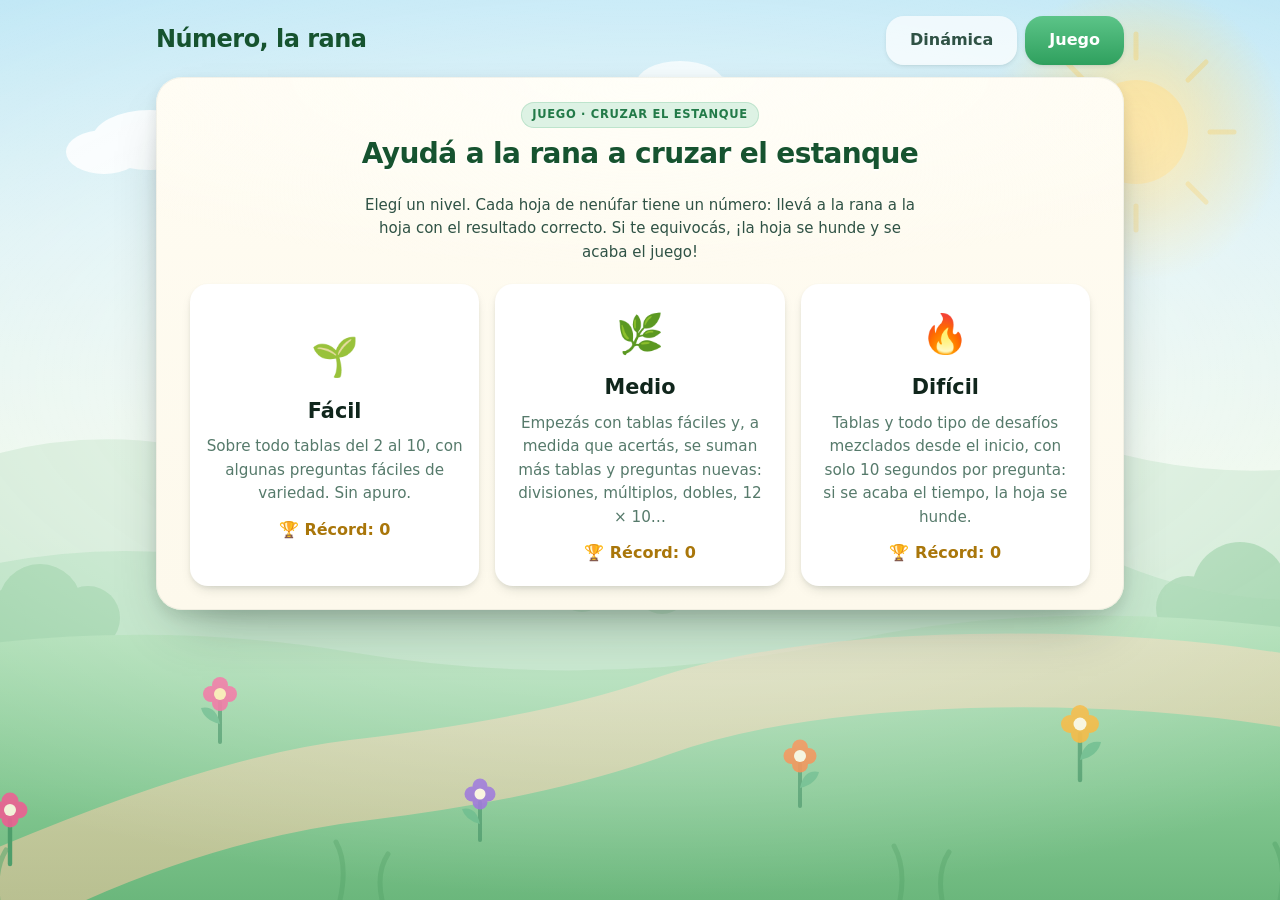
==== commit 2102d9b9: "Juego compacto: entra completo en la hoja y se adapta al alto de pantalla Co-Authored-By: Claude Son" ====
--- a/juego.html
+++ b/juego.html
@@ -148,19 +148,13 @@
   <span class="chispa" style="left:90%;bottom:38%;animation-delay:-3.9s"></span>
 </div>
 
-<div class="app">
-  <header class="hero">
-    <div class="hero-bar">
-      <div class="hero-txt">
-        <p class="eyebrow">Pensamiento Computacional · Ceibal</p>
-        <h1>Número, la rana</h1>
-        <p class="lema">Practicá las tablas saltando de hoja en hoja.</p>
-      </div>
+<div class="app app-juego">
+  <div class="barra-juego">
+    <h1>Número, la rana</h1>
+    <div class="pestanias">
+      <a class="pestania" href="index.html">Dinámica</a>
+      <a class="pestania on" href="juego.html" aria-current="page">Juego</a>
     </div>
-  </header>
-  <div class="pestanias">
-    <a class="pestania" href="index.html">Dinámica</a>
-    <a class="pestania on" href="juego.html" aria-current="page">Juego</a>
   </div>
   <section class="hoja hoja-juego" id="juego"></section>
 </div>
--- a/juego.css
+++ b/juego.css
@@ -1,24 +1,31 @@
 /* Juego de la rana: estilos propios (usa las variables de estilos.css) */
-.hoja-juego{margin-top:var(--s5);padding:var(--s6);}
+.hoja-juego{margin-top:var(--s5);padding:var(--s6);text-align:center;}
+/* sin renglones ni línea de margen: el juego queda centrado en la hoja */
+.hoja-juego::before,.hoja-juego::after{display:none;}
+.hoja-juego .consigna{margin-left:auto;margin-right:auto;max-width:560px;}
+.hoja-juego .lienzo{max-width:680px;margin-left:auto;margin-right:auto;}
+.hoja-juego .niveles{max-width:900px;margin-left:auto;margin-right:auto;}
 /* --- juego de la rana: cruzar el estanque --- */
 .rio{
-  position:relative;overflow:hidden;margin-top:var(--s4);height:470px;border-radius:var(--r2);
+  --H:clamp(250px, calc(100vh - 330px), 470px); /* el estanque se achica si la pantalla es baja */
+  position:relative;overflow:hidden;margin-top:var(--s3);height:var(--H);border-radius:var(--r2);
   background:linear-gradient(180deg,#8FD3E8 0%,#6FBFD9 50%,#58AECB 100%);
   box-shadow:inset 0 0 0 2px rgba(16,38,28,.06), var(--e2);
 }
 .rio::before{content:"";position:absolute;inset:0;pointer-events:none;opacity:.35;
   background:repeating-linear-gradient(0deg,transparent 0 30px,rgba(255,255,255,.35) 30px 32px);}
 .orilla{position:absolute;left:0;right:0;background:linear-gradient(180deg,#8DCB8E,#6DB070);z-index:1;}
-.orilla.abajo{bottom:0;height:70px;border-top:6px solid #B28A5A;}
-.orilla.arriba{top:0;height:50px;border-bottom:6px solid #B28A5A;}
+.orilla.abajo{bottom:0;height:14.9%;border-top:6px solid #B28A5A;}
+.orilla.arriba{top:0;height:10.6%;border-bottom:6px solid #B28A5A;}
 .orilla.arriba span{position:absolute;left:50%;top:10px;transform:translateX(-50%);font-size:1.4rem;}
+.rio-cab{display:flex;gap:var(--s3);align-items:center;justify-content:center;flex-wrap:wrap;}
 .rio-globo{
-  position:relative;z-index:5;margin:0 auto var(--s3);max-width:420px;text-align:center;
+  position:relative;z-index:5;margin:0;max-width:420px;text-align:center;
   background:#fff;border-radius:var(--r2);padding:var(--s3) var(--s4);
   font-weight:700;font-size:1.25rem;box-shadow:var(--e2);
 }
 .hoja-n{
-  position:absolute;z-index:2;width:88px;transform:translateX(-50%);cursor:pointer;
+  position:absolute;z-index:2;width:calc(var(--H) * .187);transform:translateX(-50%);cursor:pointer;
   transition:transform .25s var(--bounce), opacity .4s var(--ease), filter .25s var(--ease);
   filter:drop-shadow(0 5px 4px rgba(16,38,28,.22));
 }
@@ -36,12 +43,12 @@
   100%{transform:translateX(-50%) rotate(14deg) translateY(26px) scale(.55);opacity:0;}
 }
 .rana-r{
-  position:absolute;z-index:4;width:70px;transform:translateX(-50%);
+  position:absolute;z-index:4;width:calc(var(--H) * .149);transform:translateX(-50%);
   transition:left .32s var(--ease), bottom .32s var(--ease);pointer-events:none;
 }
 .rana-r svg{width:100%;height:auto;overflow:visible;display:block;}
 .rana-r.salta{animation:salto-arco .34s var(--ease);}
-@keyframes salto-arco{50%{margin-bottom:38px;}}
+@keyframes salto-arco{50%{margin-bottom:calc(var(--H) * .08);}}
 .rana-r.cae{animation:rana-cae .9s ease-in forwards;}
 @keyframes rana-cae{
   0%{opacity:1;transform:translateX(-50%) scale(1);}
@@ -50,14 +57,14 @@
 }
 .chapoteo{position:absolute;z-index:3;font-size:1.6rem;transform:translateX(-50%);pointer-events:none;animation:chap .9s ease-out forwards;}
 @keyframes chap{0%{opacity:0;transform:translateX(-50%) scale(.4);}30%{opacity:1;}100%{opacity:0;transform:translateX(-50%) translateY(-18px) scale(1.4);}}
-.hud{display:flex;gap:var(--s3);justify-content:center;flex-wrap:wrap;margin:0 auto var(--s3);}
-.hud-chip{background:#fff;border-radius:var(--r2);padding:var(--s2) var(--s4);box-shadow:var(--e2);text-align:center;min-width:120px;}
+.hud{display:flex;gap:var(--s2);justify-content:center;flex-wrap:wrap;margin:0;}
+.hud-chip{background:#fff;border-radius:var(--r2);padding:var(--s1,4px) var(--s3);box-shadow:var(--e2);text-align:center;min-width:92px;}
 .hud-chip small{display:block;font-size:.78rem;font-weight:700;letter-spacing:.04em;text-transform:uppercase;color:var(--ink-3);}
-.hud-chip b{font-size:2rem;line-height:1.1;font-family:ui-monospace,monospace;color:var(--leaf-dd);display:inline-block;}
+.hud-chip b{font-size:1.5rem;line-height:1.1;font-family:ui-monospace,monospace;color:var(--leaf-dd);display:inline-block;}
 .hud-chip.rec b{color:var(--sun-d);}
 .hud-chip b.sube{animation:sube .45s var(--bounce);}
 @keyframes sube{50%{transform:scale(1.5);}}
-.tiempo{height:14px;max-width:420px;margin:0 auto var(--s3);background:rgba(255,255,255,.7);border-radius:99px;overflow:hidden;box-shadow:inset 0 0 0 2px rgba(16,38,28,.08);}
+.tiempo{height:12px;max-width:420px;margin:var(--s3) auto 0;background:rgba(255,255,255,.7);border-radius:99px;overflow:hidden;box-shadow:inset 0 0 0 2px rgba(16,38,28,.08);}
 .tiempo i{display:block;height:100%;width:100%;background:var(--leaf-b);border-radius:99px;transition:background .3s;}
 .tiempo.poco i{background:var(--petal);}
 .niveles{display:grid;grid-template-columns:repeat(auto-fit,minmax(200px,1fr));gap:var(--s4);margin-top:var(--s5);}
@@ -69,5 +76,18 @@
 .nivel span.r{display:block;margin-top:var(--s3);font-weight:700;color:var(--sun-d);}
 .salto-ctrl{justify-content:center;margin-top:var(--s4);}
 .salto-ayuda{text-align:center;font-size:.9rem;opacity:.75;margin:var(--s2) 0 0;}
-@media (max-width:520px){.hoja-n{width:68px;}.rana-r{width:54px;}.rio{height:440px;}}
 
+
+
+/* partida en curso: hoja compacta para que todo entre en pantalla */
+.hoja-juego.jugando{padding:var(--s4);}
+.hoja-juego.jugando .enc,.hoja-juego.jugando .consigna{display:none;}
+.hoja-juego.jugando .lienzo{margin-top:0;}
+.hoja-juego.jugando .salto-ctrl{margin-top:var(--s3);}
+.hoja-juego.jugando .salto-ayuda{margin-top:var(--s2);}
+/* encabezado compacto de la página del juego */
+.barra-juego{display:flex;align-items:center;justify-content:space-between;gap:var(--s4);flex-wrap:wrap;margin-bottom:var(--s3);}
+.barra-juego h1{font-size:1.5rem;color:var(--leaf-dd);}
+.barra-juego .pestanias{margin:0;}
+.app.app-juego{padding-top:var(--s4);padding-bottom:var(--s5);}
+.app-juego .hoja-juego{margin-top:0;}
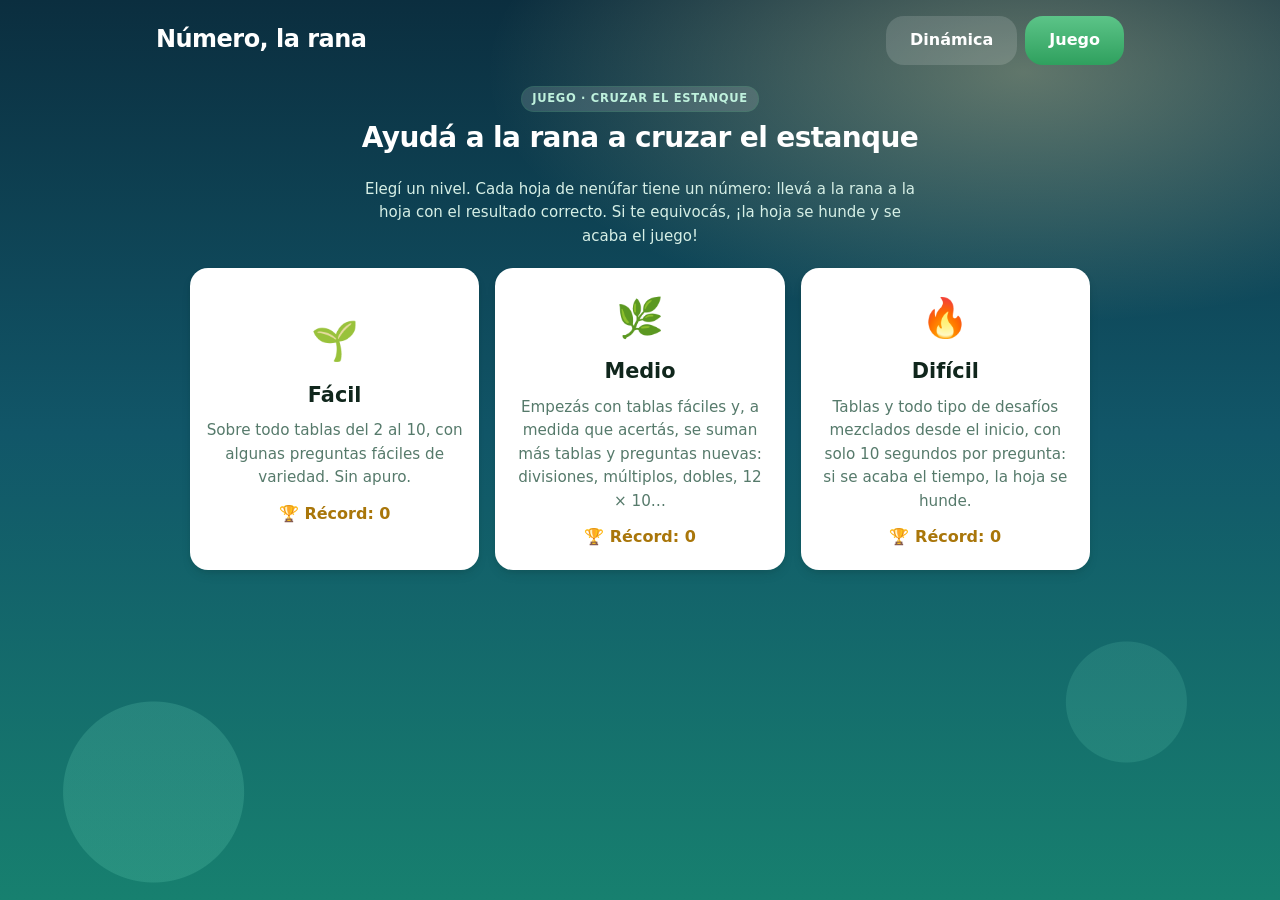
==== commit 82f11b73: "Página del juego: sin hoja de papel y con diseño propio de estanque Co-Authored-By: Claude Sonnet 5." ====
--- a/juego.html
+++ b/juego.html
@@ -7,147 +7,7 @@
 <link rel="stylesheet" href="estilos.css">
 <link rel="stylesheet" href="juego.css">
 </head>
-<body>
-<div class="mundo" aria-hidden="true">
-  <svg viewBox="0 0 1440 900" preserveAspectRatio="xMidYMax slice" focusable="false">
-    <defs>
-      <radialGradient id="mSol">
-        <stop offset="0" stop-color="#FFE9A8" stop-opacity=".95"/>
-        <stop offset="55%" stop-color="#FFD873" stop-opacity=".38"/>
-        <stop offset="100%" stop-color="#FFD873" stop-opacity="0"/>
-      </radialGradient>
-      <linearGradient id="mPasto" x1="0" y1="0" x2="0" y2="1">
-        <stop offset="0" stop-color="#A7DCAF"/>
-        <stop offset="60%" stop-color="#84C892"/>
-        <stop offset="100%" stop-color="#6BB77C"/>
-      </linearGradient>
-      <linearGradient id="mCamino" x1="0" y1="0" x2="0" y2="1">
-        <stop offset="0" stop-color="#E8D6B0"/>
-        <stop offset="100%" stop-color="#D6BE93"/>
-      </linearGradient>
-    </defs>
-
-    <!-- sol -->
-    <circle cx="1216" cy="132" r="150" fill="url(#mSol)"/>
-    <g transform="translate(1216,132)">
-      <g class="sol-hero">
-        <g opacity=".35" fill="none" stroke="#F5C13C" stroke-width="5" stroke-linecap="round">
-          <path d="M0 -74 V-98"/><path d="M0 74 V98"/><path d="M-74 0 H-98"/><path d="M74 0 H98"/>
-          <path d="M-52 -52 L-70 -70"/><path d="M52 52 L70 70"/>
-          <path d="M52 -52 L70 -70"/><path d="M-52 52 L-70 70"/>
-        </g>
-      </g>
-      <circle r="52" fill="#FFD873" opacity=".55"/>
-    </g>
-
-    <!-- nubes -->
-    <g transform="translate(230,140)" opacity=".85">
-      <g class="nube-fondo">
-        <ellipse cx="0" cy="0" rx="58" ry="30" fill="#fff"/>
-        <ellipse cx="-46" cy="12" rx="38" ry="22" fill="#fff"/>
-        <ellipse cx="44" cy="13" rx="42" ry="24" fill="#fff"/>
-      </g>
-    </g>
-    <g transform="translate(760,84)" opacity=".7">
-      <g class="nube-fondo n2">
-        <ellipse cx="0" cy="0" rx="44" ry="23" fill="#fff"/>
-        <ellipse cx="-36" cy="10" rx="28" ry="17" fill="#fff"/>
-        <ellipse cx="34" cy="10" rx="31" ry="18" fill="#fff"/>
-      </g>
-    </g>
-    <g transform="translate(1060,250)" opacity=".6">
-      <g class="nube-fondo n3">
-        <ellipse cx="0" cy="0" rx="36" ry="19" fill="#fff"/>
-        <ellipse cx="-28" cy="8" rx="24" ry="14" fill="#fff"/>
-        <ellipse cx="28" cy="8" rx="26" ry="15" fill="#fff"/>
-      </g>
-    </g>
-
-    <!-- colinas lejanas -->
-    <path d="M-40 500 q 180 -96 360 -40 q 190 60 380 -26 q 200 -92 420 -6 q 200 80 400 10 L1480 900 L-40 900 Z"
-          fill="#C6E6CC" opacity=".85"/>
-    <!-- colinas medias -->
-    <path d="M-40 596 q 220 -80 430 -18 q 210 62 400 -18 q 210 -88 410 4 q 160 66 340 12 L1480 900 L-40 900 Z"
-          fill="#AEDDB8" opacity=".9"/>
-
-    <!-- arbustos -->
-    <g fill="#8FCC9C" opacity=".85">
-      <circle cx="120" cy="606" r="42"/><circle cx="168" cy="618" r="32"/><circle cx="76" cy="620" r="30"/>
-      <circle cx="1320" cy="590" r="48"/><circle cx="1376" cy="606" r="34"/><circle cx="1268" cy="608" r="32"/>
-      <circle cx="700" cy="576" r="34"/><circle cx="742" cy="588" r="26"/><circle cx="662" cy="588" r="24"/>
-    </g>
-
-    <!-- pasto -->
-    <path d="M-40 660 q 240 -46 470 -8 q 250 42 500 -12 q 250 -52 550 6 L1480 900 L-40 900 Z" fill="url(#mPasto)"/>
-
-    <!-- camino de tierra -->
-    <path d="M-40 900 q 300 -140 470 -160 q 190 -22 300 -60 q 120 -42 320 -46 q 220 -4 390 34
-             l0 74 q -180 -40 -390 -34 q -190 6 -300 46 q -120 44 -300 66 q -220 26 -450 168 Z"
-          fill="url(#mCamino)" opacity=".7"/>
-
-    <!-- flores del jardín -->
-    <g class="jardin-fondo">
-      <g transform="translate(300,742)"><g class="tallo-fondo">
-        <path d="M0 0 V-40" stroke="#4E9E6B" stroke-width="4" stroke-linecap="round" fill="none"/>
-        <path d="M0 -18 q -16 -4 -19 -16 q 15 -3 19 16z" fill="#63B884"/>
-        <g transform="translate(0,-48)" opacity=".92">
-          <circle cx="0" cy="-9" r="8" fill="#EC5F92"/><circle cx="9" cy="0" r="8" fill="#EC5F92"/>
-          <circle cx="0" cy="9" r="8" fill="#EC5F92"/><circle cx="-9" cy="0" r="8" fill="#EC5F92"/>
-          <circle r="6" fill="#FFE9A8"/>
-        </g></g></g>
-
-      <g transform="translate(1160,780)"><g class="tallo-fondo" style="animation-delay:-1.4s">
-        <path d="M0 0 V-46" stroke="#4E9E6B" stroke-width="4.4" stroke-linecap="round" fill="none"/>
-        <path d="M0 -20 q 18 -4 21 -18 q -17 -3 -21 18z" fill="#63B884"/>
-        <g transform="translate(0,-56)" opacity=".92">
-          <circle cx="0" cy="-10" r="9" fill="#F2B02A"/><circle cx="10" cy="0" r="9" fill="#F2B02A"/>
-          <circle cx="0" cy="10" r="9" fill="#F2B02A"/><circle cx="-10" cy="0" r="9" fill="#F2B02A"/>
-          <circle r="6.5" fill="#FFF8E2"/>
-        </g></g></g>
-
-      <g transform="translate(560,840)"><g class="tallo-fondo" style="animation-delay:-2.6s">
-        <path d="M0 0 V-38" stroke="#4E9E6B" stroke-width="4" stroke-linecap="round" fill="none"/>
-        <path d="M0 -16 q -15 -4 -18 -15 q 14 -3 18 15z" fill="#63B884"/>
-        <g transform="translate(0,-46)" opacity=".9">
-          <circle cx="0" cy="-8" r="7.5" fill="#9268D6"/><circle cx="8" cy="0" r="7.5" fill="#9268D6"/>
-          <circle cx="0" cy="8" r="7.5" fill="#9268D6"/><circle cx="-8" cy="0" r="7.5" fill="#9268D6"/>
-          <circle r="5.5" fill="#FFF8E2"/>
-        </g></g></g>
-
-      <g transform="translate(880,806)"><g class="tallo-fondo" style="animation-delay:-3.8s">
-        <path d="M0 0 V-42" stroke="#4E9E6B" stroke-width="4" stroke-linecap="round" fill="none"/>
-        <path d="M0 -18 q 16 -4 19 -16 q -15 -3 -19 16z" fill="#63B884"/>
-        <g transform="translate(0,-50)" opacity=".9">
-          <circle cx="0" cy="-8.5" r="8" fill="#F0813C"/><circle cx="8.5" cy="0" r="8" fill="#F0813C"/>
-          <circle cx="0" cy="8.5" r="8" fill="#F0813C"/><circle cx="-8.5" cy="0" r="8" fill="#F0813C"/>
-          <circle r="6" fill="#FFF8E2"/>
-        </g></g></g>
-
-      <g transform="translate(90,864)"><g class="tallo-fondo" style="animation-delay:-5s">
-        <path d="M0 0 V-44" stroke="#4E9E6B" stroke-width="4.4" stroke-linecap="round" fill="none"/>
-        <g transform="translate(0,-54)" opacity=".9">
-          <circle cx="0" cy="-9" r="8.5" fill="#EC5F92"/><circle cx="9" cy="0" r="8.5" fill="#EC5F92"/>
-          <circle cx="0" cy="9" r="8.5" fill="#EC5F92"/><circle cx="-9" cy="0" r="8.5" fill="#EC5F92"/>
-          <circle r="6" fill="#FFF8E2"/>
-        </g></g></g>
-    </g>
-
-    <!-- pasto en primer plano -->
-    <g stroke="#5AA86D" stroke-width="5" stroke-linecap="round" fill="none" opacity=".55">
-      <path d="M40 900 q 6 -34 -6 -56"/><path d="M78 900 q -4 -30 8 -50"/>
-      <path d="M420 900 q 8 -36 -4 -58"/><path d="M462 900 q -6 -28 6 -46"/>
-      <path d="M980 900 q 6 -32 -6 -54"/><path d="M1022 900 q -5 -30 7 -48"/>
-      <path d="M1360 900 q 7 -34 -5 -56"/><path d="M1400 900 q -6 -28 6 -46"/>
-    </g>
-  </svg>
-
-  <span class="chispa" style="left:14%;bottom:26%;animation-delay:0s"></span>
-  <span class="chispa" style="left:33%;bottom:14%;animation-delay:-2.6s"></span>
-  <span class="chispa" style="left:58%;bottom:32%;animation-delay:-5.1s"></span>
-  <span class="chispa" style="left:77%;bottom:18%;animation-delay:-7.3s"></span>
-  <span class="chispa" style="left:90%;bottom:38%;animation-delay:-3.9s"></span>
-</div>
-
+<body class="pagina-juego">
 <div class="app app-juego">
   <div class="barra-juego">
     <h1>Número, la rana</h1>
@@ -156,7 +16,7 @@
       <a class="pestania on" href="juego.html" aria-current="page">Juego</a>
     </div>
   </div>
-  <section class="hoja hoja-juego" id="juego"></section>
+  <section class="zona-juego" id="juego"></section>
 </div>
 <script src="juego.js"></script>
 </body>
--- a/juego.css
+++ b/juego.css
@@ -1,16 +1,30 @@
 /* Juego de la rana: estilos propios (usa las variables de estilos.css) */
-.hoja-juego{margin-top:var(--s5);padding:var(--s6);text-align:center;}
-/* sin renglones ni línea de margen: el juego queda centrado en la hoja */
-.hoja-juego::before,.hoja-juego::after{display:none;}
-.hoja-juego .consigna{margin-left:auto;margin-right:auto;max-width:560px;}
-.hoja-juego .lienzo{max-width:680px;margin-left:auto;margin-right:auto;}
-.hoja-juego .niveles{max-width:900px;margin-left:auto;margin-right:auto;}
+/* ===== Página del juego: diseño propio (estanque de noche), sin hoja de cuaderno ===== */
+body.pagina-juego{
+  min-height:100vh;color:#EAF7F1;
+  background:
+    radial-gradient(60% 40% at 80% 8%, rgba(255,241,176,.35) 0%, rgba(255,241,176,0) 70%),
+    radial-gradient(circle at 12% 88%, rgba(120,230,200,.18) 0 90px, transparent 91px),
+    radial-gradient(circle at 88% 78%, rgba(120,230,200,.14) 0 60px, transparent 61px),
+    linear-gradient(180deg,#0B2E3F 0%,#115668 48%,#17806F 100%);
+  background-attachment:fixed;
+}
+.zona-juego{text-align:center;}
+.zona-juego .enc{margin-top:var(--s5);}
+.zona-juego .eyebrow{background:rgba(255,255,255,.14);color:#BFF1DD;border-color:rgba(255,255,255,.25);}
+.zona-juego h2{color:#fff;}
+.zona-juego .consigna{margin:var(--s3) auto 0;max-width:560px;color:#D6EFE6;}
+.zona-juego .consigna strong{color:#fff;}
+.zona-juego .lienzo{max-width:760px;margin:0 auto;}
+.zona-juego .niveles{max-width:900px;margin-left:auto;margin-right:auto;}
+.zona-juego .fb{text-align:left;margin-left:auto;margin-right:auto;max-width:560px;}
+.zona-juego .fila{justify-content:center;}
 /* --- juego de la rana: cruzar el estanque --- */
 .rio{
-  --H:clamp(250px, calc(100vh - 330px), 470px); /* el estanque se achica si la pantalla es baja */
+  --H:clamp(250px, calc(100vh - 330px), 540px); /* el estanque se achica si la pantalla es baja */
   position:relative;overflow:hidden;margin-top:var(--s3);height:var(--H);border-radius:var(--r2);
   background:linear-gradient(180deg,#8FD3E8 0%,#6FBFD9 50%,#58AECB 100%);
-  box-shadow:inset 0 0 0 2px rgba(16,38,28,.06), var(--e2);
+  box-shadow:0 0 0 4px rgba(255,255,255,.18), 0 18px 40px rgba(0,0,0,.35);
 }
 .rio::before{content:"";position:absolute;inset:0;pointer-events:none;opacity:.35;
   background:repeating-linear-gradient(0deg,transparent 0 30px,rgba(255,255,255,.35) 30px 32px);}
@@ -79,15 +93,15 @@
 
 
 
-/* partida en curso: hoja compacta para que todo entre en pantalla */
-.hoja-juego.jugando{padding:var(--s4);}
-.hoja-juego.jugando .enc,.hoja-juego.jugando .consigna{display:none;}
-.hoja-juego.jugando .lienzo{margin-top:0;}
-.hoja-juego.jugando .salto-ctrl{margin-top:var(--s3);}
-.hoja-juego.jugando .salto-ayuda{margin-top:var(--s2);}
-/* encabezado compacto de la página del juego */
+/* partida en curso: todo entra en pantalla */
+.zona-juego.jugando .enc,.zona-juego.jugando .consigna{display:none;}
+.zona-juego.jugando .salto-ctrl{margin-top:var(--s3);}
+.zona-juego.jugando .salto-ayuda{margin-top:var(--s2);color:#CFE9E0;opacity:1;}
 .barra-juego{display:flex;align-items:center;justify-content:space-between;gap:var(--s4);flex-wrap:wrap;margin-bottom:var(--s3);}
-.barra-juego h1{font-size:1.5rem;color:var(--leaf-dd);}
+.barra-juego h1{font-size:1.5rem;color:#fff;}
 .barra-juego .pestanias{margin:0;}
+.pagina-juego .pestania{background:rgba(255,255,255,.14);color:#fff;box-shadow:none;}
+.pagina-juego .pestania.on{background:linear-gradient(180deg,var(--leaf-b),var(--leaf));}
 .app.app-juego{padding-top:var(--s4);padding-bottom:var(--s5);}
-.app-juego .hoja-juego{margin-top:0;}
+.rio-globo{color:var(--ink);}
+.zona-juego h2{text-shadow:none;}
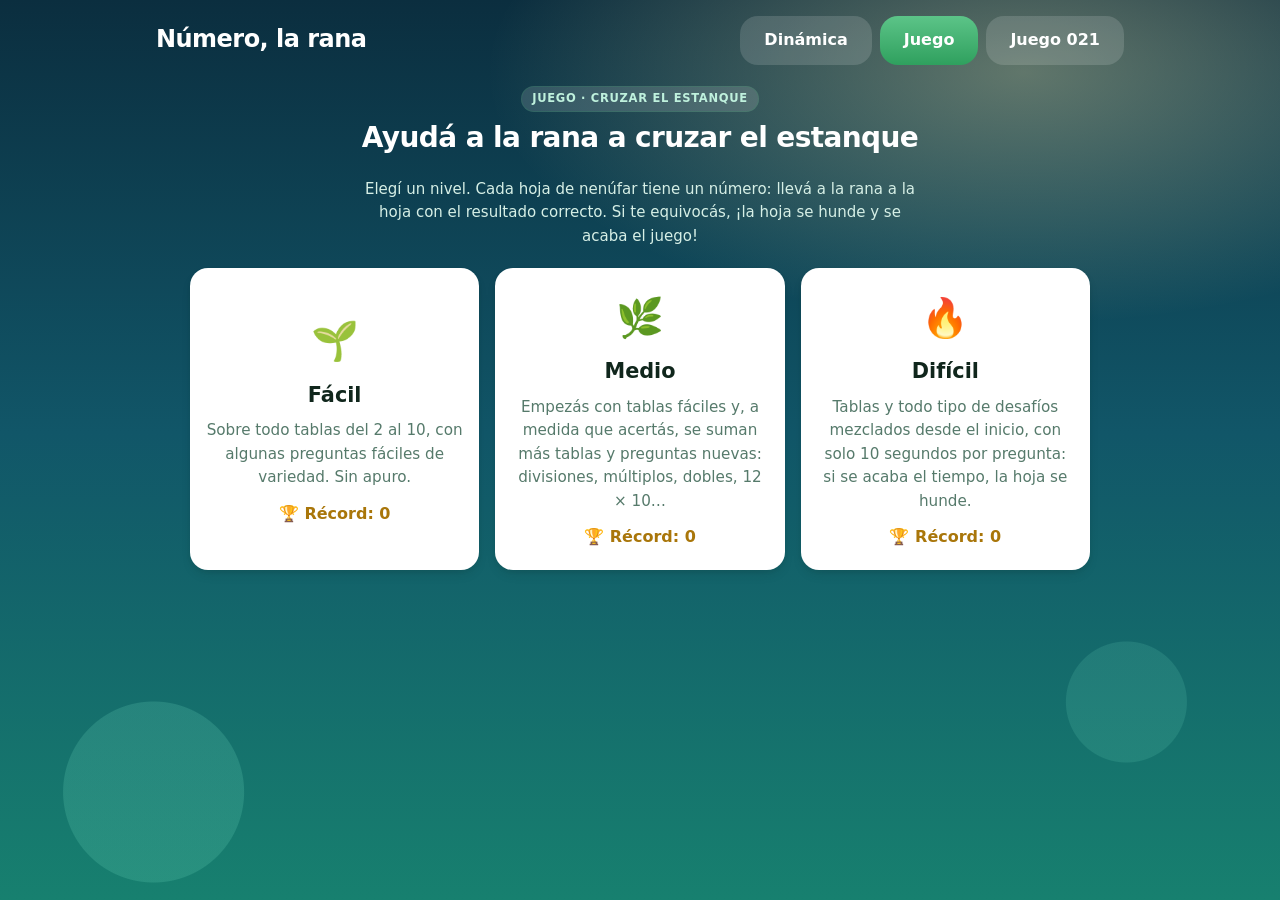
==== commit b3bbba00: "Agrega pestaña Juego 021: fracciones equivalentes con contraseña Co-Authored-By: Claude Sonnet 5.5 <" ====
--- a/juego.html
+++ b/juego.html
@@ -14,6 +14,7 @@
     <div class="pestanias">
       <a class="pestania" href="index.html">Dinámica</a>
       <a class="pestania on" href="juego.html" aria-current="page">Juego</a>
+      <a class="pestania" href="juego021.html">Juego 021</a>
     </div>
   </div>
   <section class="zona-juego" id="juego"></section>
